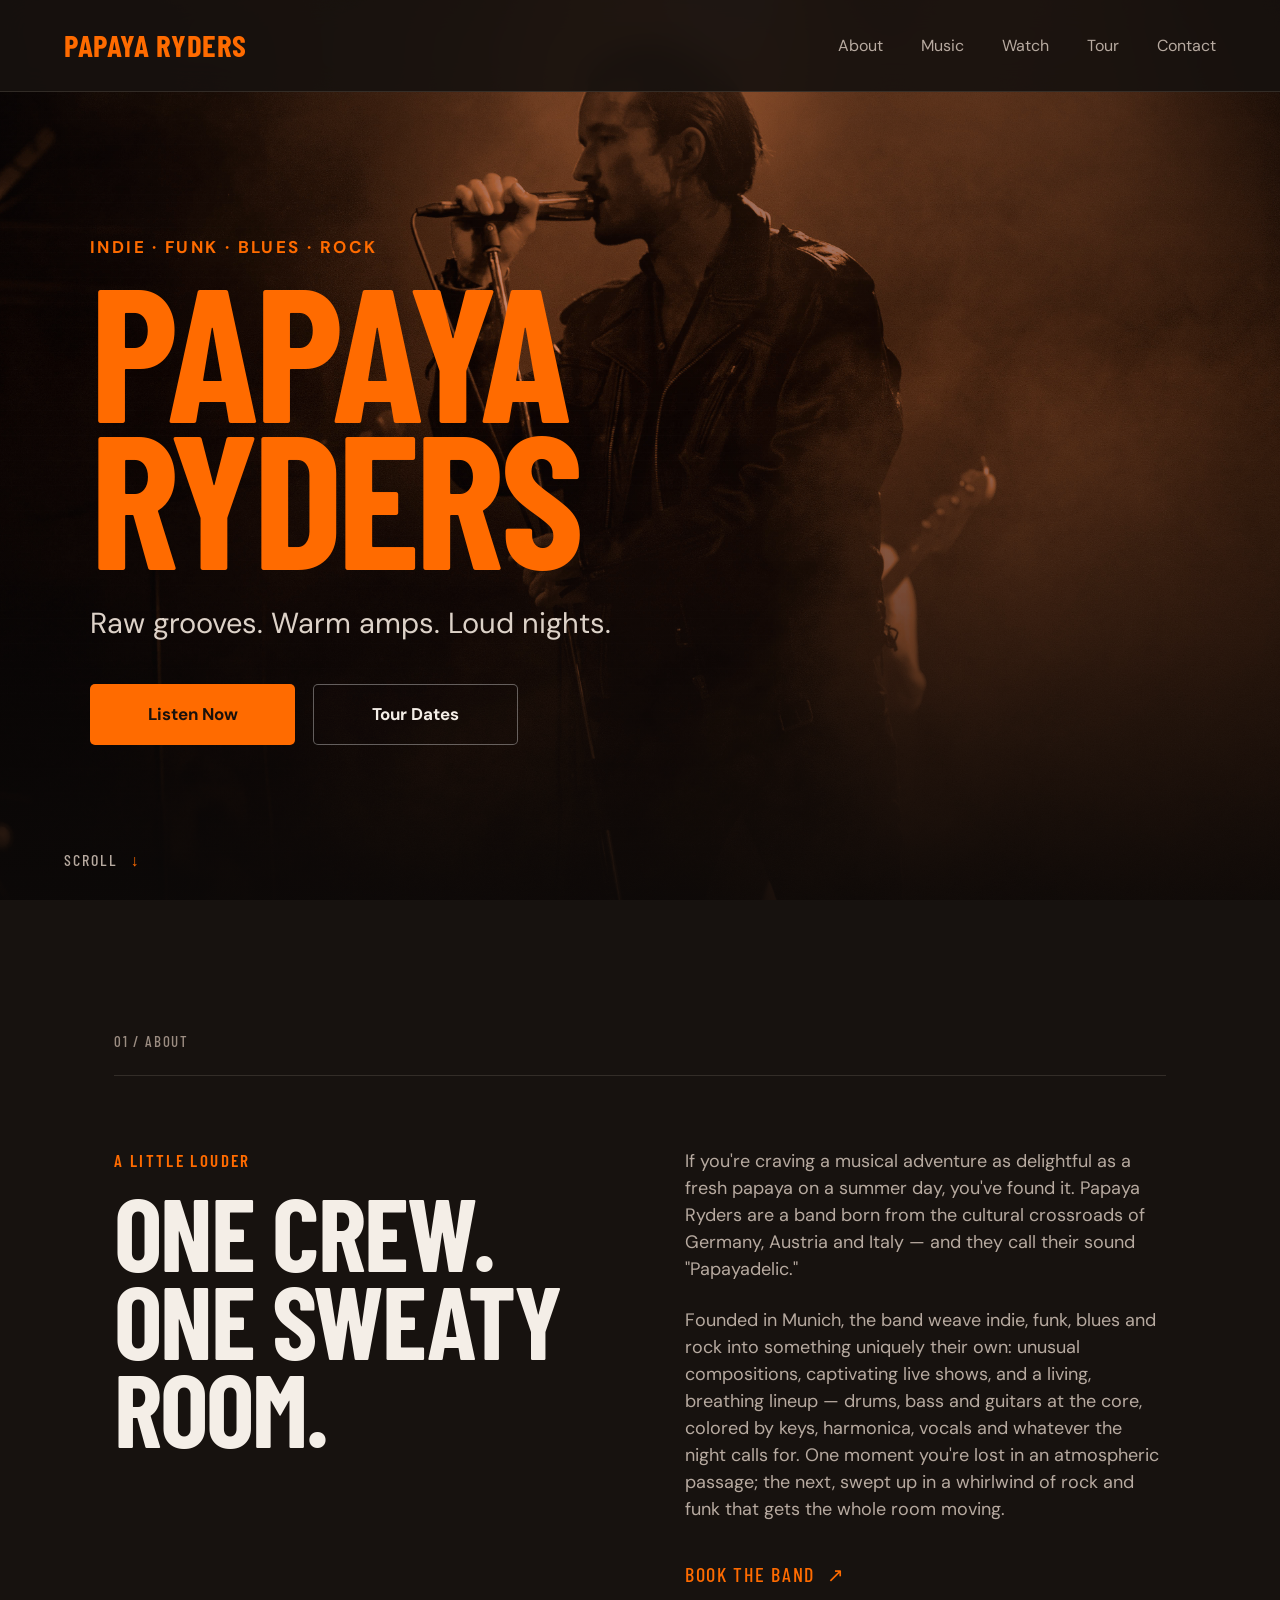
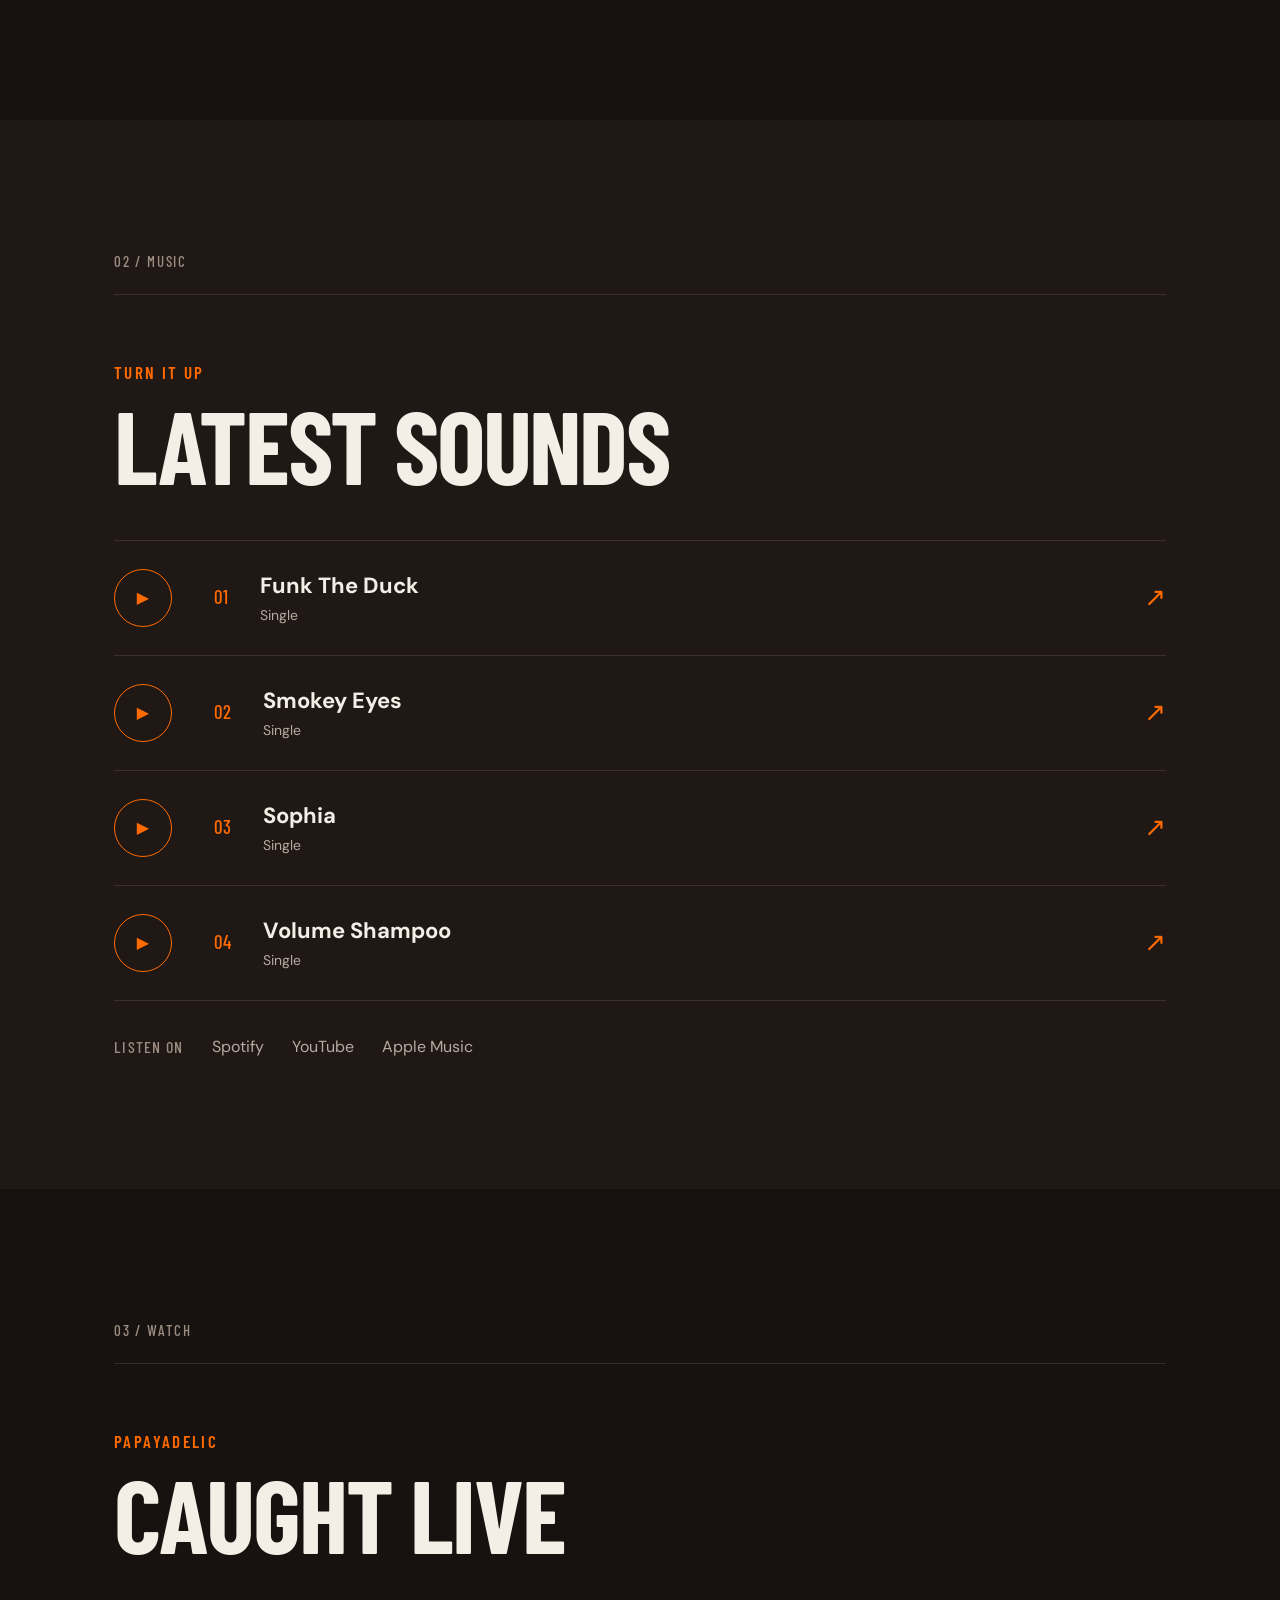
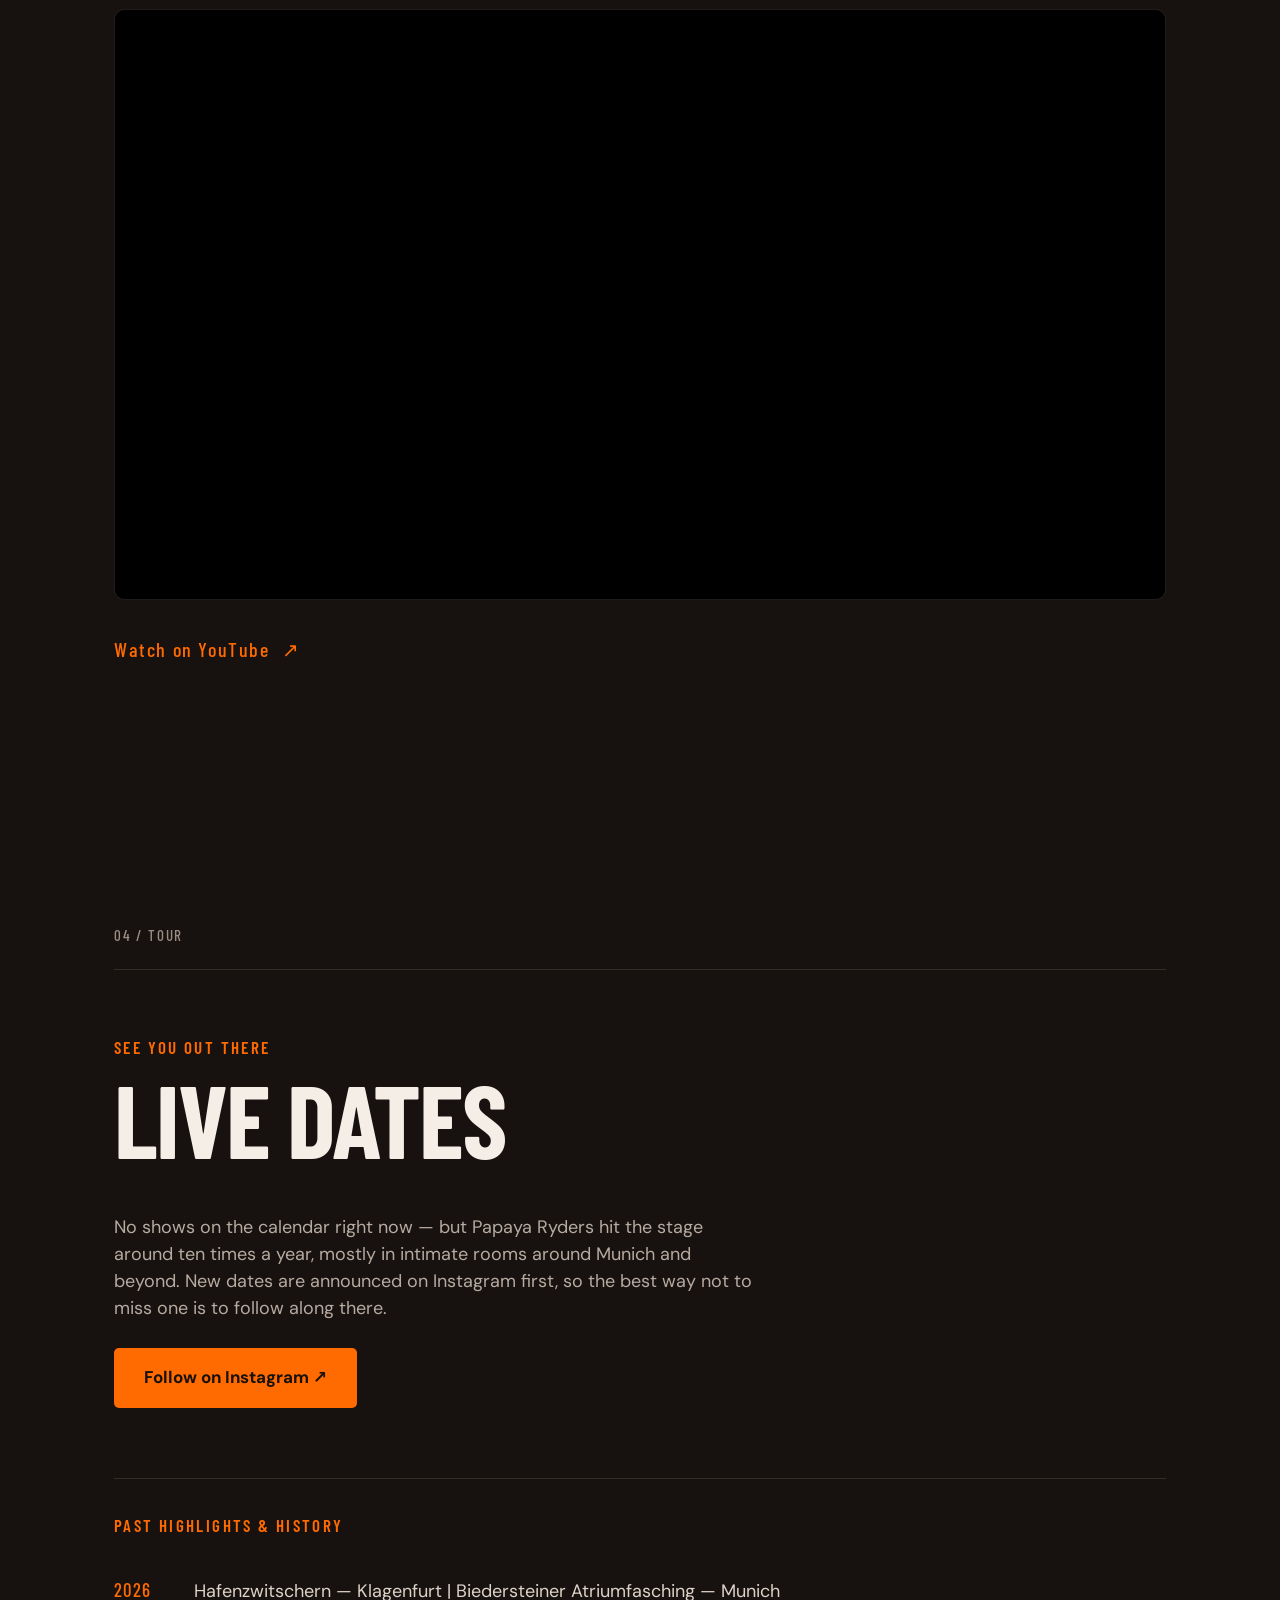
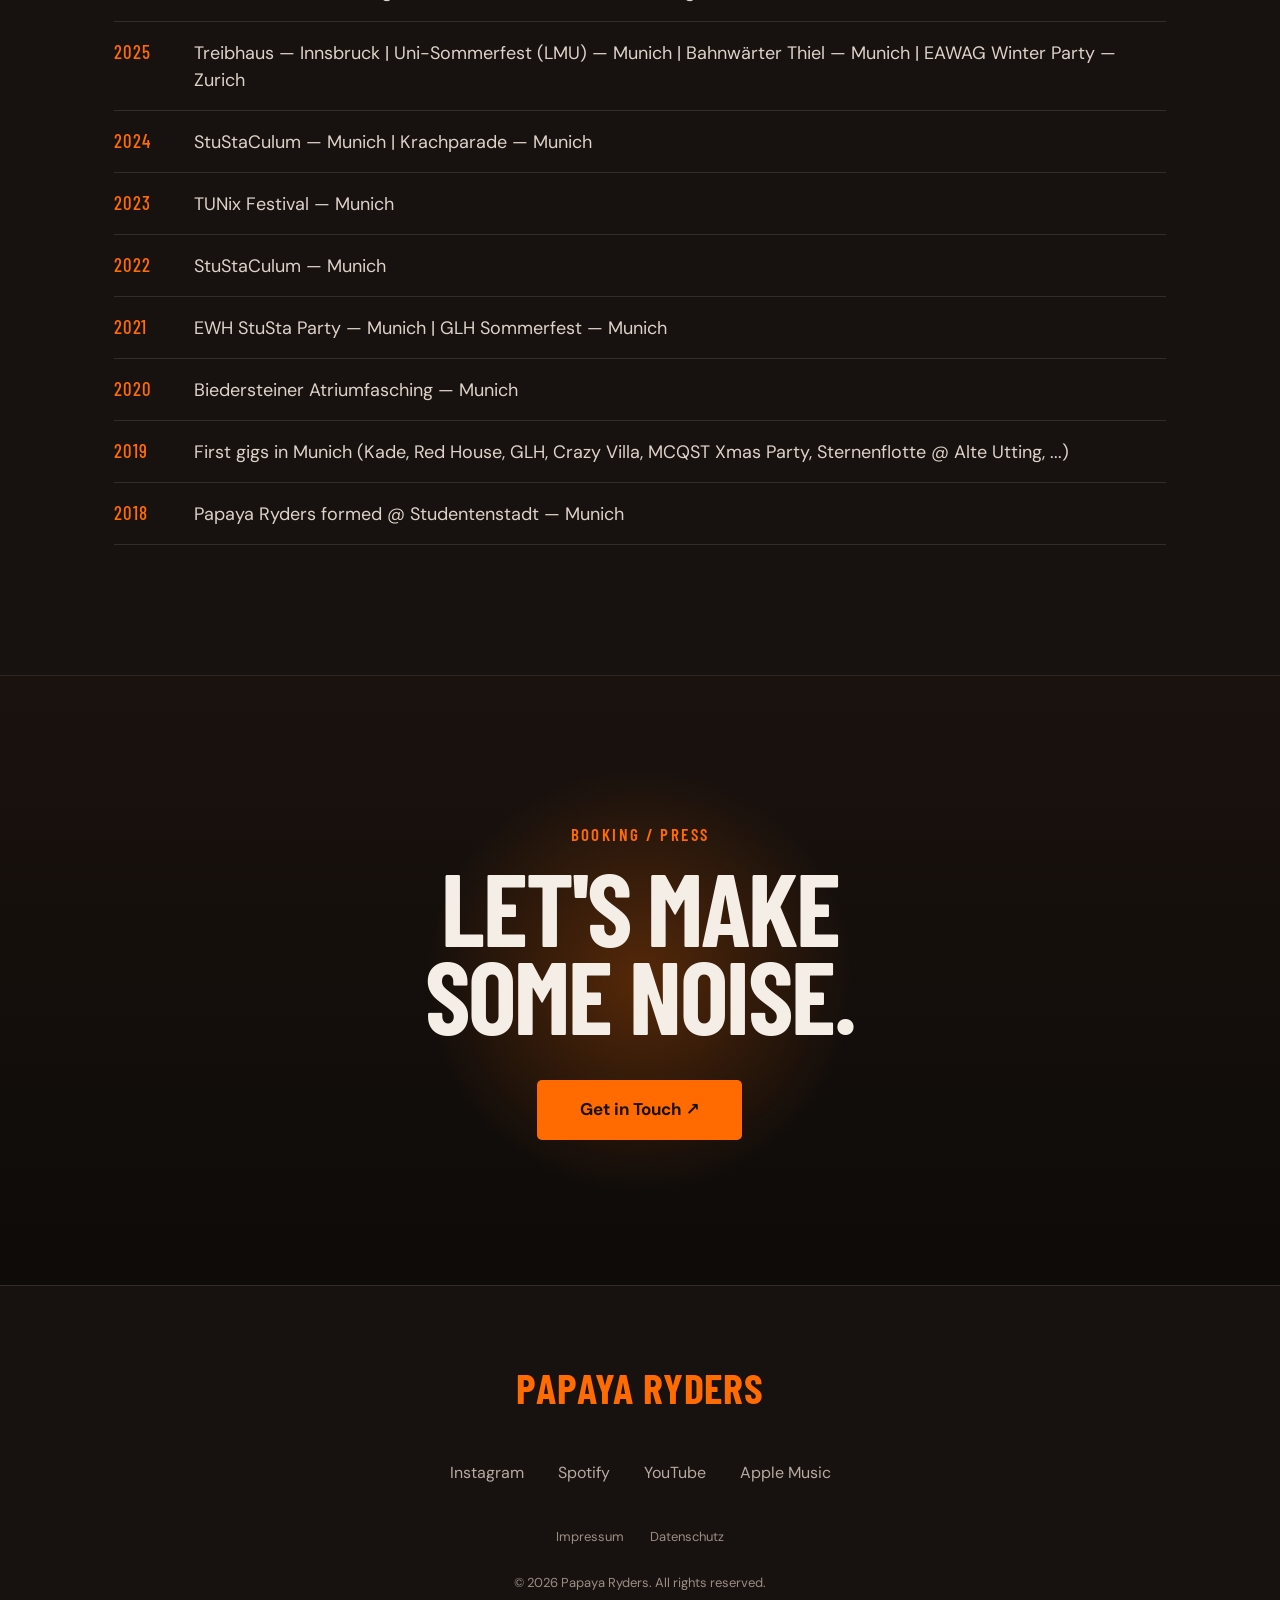
==== index.html @ 10ae9c7c "new impressum and datenschutz pages, gallery feature included but commented out" ====
<!doctype html>
<html lang="en">
<head>
  <meta charset="utf-8">
  <meta name="viewport" content="width=device-width, initial-scale=1">
  <meta name="description" content="Papaya Ryders — indie, funk, blues, and rock. Music, live dates and more.">
  <meta name="theme-color" content="#17120f">
  <meta property="og:title" content="Papaya Ryders — Indie · Funk · Blues · Rock">
  <meta property="og:description" content="Raw grooves. Warm amps. Loud nights. Music, live dates and more.">
  <meta property="og:type" content="website">
  <meta property="og:image" content="https://tstolz.github.io/papaya_ryders_page/hero.jpg">
  <title>Papaya Ryders — Indie · Funk · Blues · Rock</title>
  <link rel="icon" href="data:image/svg+xml,%3Csvg xmlns='http://www.w3.org/2000/svg' viewBox='0 0 32 32'%3E%3Ccircle cx='16' cy='16' r='14' fill='%23ff6b00'/%3E%3C/svg%3E">
  <link rel="stylesheet" href="styles.css">
  <script>document.documentElement.classList.add("js");</script>
</head>
<body>
  <header class="site-header">
    <a class="brand" href="#top" aria-label="Papaya Ryders home">PAPAYA RYDERS</a>

    <button class="menu-toggle" type="button" aria-label="Open navigation" aria-expanded="false">
      <span></span><span></span><span></span>
    </button>

    <nav class="main-nav" aria-label="Main navigation">
      <a href="#about">About</a>
      <a href="#music">Music</a>
      <a href="#watch">Watch</a>
      <a href="#tour">Tour</a>
      <a href="#contact">Contact</a>
    </nav>
  </header>

  <main id="top">
    <section class="hero">
      <div class="hero-image" aria-hidden="true"></div>
      <div class="hero-overlay"></div>
      <div class="hero-content">
        <p class="eyebrow">INDIE · FUNK · BLUES · ROCK</p>
        <h1>PAPAYA<br>RYDERS</h1>
        <p class="hero-copy">Raw grooves. Warm amps. Loud nights.</p>
        <div class="hero-actions">
          <a class="button button-primary" href="#music">Listen Now</a>
          <a class="button button-ghost" href="#tour">Tour Dates</a>
        </div>
      </div>
      <a class="scroll-cue" href="#about" aria-label="Scroll to About">SCROLL <span>↓</span></a>
    </section>

    <section class="section about" id="about">
      <div class="section-label">01 / ABOUT</div>
      <div class="section-content two-col reveal">
        <div>
          <p class="kicker">A LITTLE LOUDER</p>
          <h2>One crew.<br>One sweaty room.</h2>
        </div>
        <div class="body-copy">
          <p>If you're craving a musical adventure as delightful as a fresh papaya on a summer day, you've found it. Papaya Ryders are a band born from the cultural crossroads of Germany, Austria and Italy — and they call their sound "Papayadelic."</p>
          <p>Founded in Munich, the band weave indie, funk, blues and rock into something uniquely their own: unusual compositions, captivating live shows, and a living, breathing lineup — drums, bass and guitars at the core, colored by keys, harmonica, vocals and whatever the night calls for. One moment you're lost in an atmospheric passage; the next, swept up in a whirlwind of rock and funk that gets the whole room moving.</p>
          <a class="text-link" href="#contact">BOOK THE BAND <span>↗</span></a>
        </div>
      </div>
    </section>

    <section class="section music" id="music">
      <div class="section-label">02 / MUSIC</div>
      <div class="music-heading reveal">
        <p class="kicker">TURN IT UP</p>
        <h2>Latest sounds</h2>
      </div>

      <div class="tracks reveal" id="track-list">
        <article class="track" data-src="tracks/funk-the-duck.mp3">
          <button class="play-button" type="button" aria-label="Play Funk The Duck" data-track="Funk The Duck">▶</button>
          <div class="track-meta">
            <span class="track-number">01</span>
            <div>
              <h3>Funk The Duck</h3>
              <p>Single</p>
            </div>
          </div>
          <a class="track-link" href="https://open.spotify.com/intl-de/track/0UnERc488JHCWgUMbonHzx?si=1b04a638f6234e67" target="_blank" rel="noopener" aria-label="Open Funk The Duck on Spotify">↗</a>
        </article>
        <article class="track" data-src="tracks/smokey-eyes.mp3">
          <button class="play-button" type="button" aria-label="Play Smokey Eyes" data-track="Smokey Eyes">▶</button>
          <div class="track-meta">
            <span class="track-number">02</span>
            <div>
              <h3>Smokey Eyes</h3>
              <p>Single</p>
            </div>
          </div>
          <a class="track-link" href="https://open.spotify.com/intl-de/track/69BNMX8ZxojwAmJZ6ek4te?si=d5ab3b9fbb124b3f" target="_blank" rel="noopener" aria-label="Open Smokey Eyes on Spotify">↗</a>
        </article>
        <article class="track" data-src="tracks/sophia.mp3">
          <button class="play-button" type="button" aria-label="Play Sophia" data-track="Sophia">▶</button>
          <div class="track-meta">
            <span class="track-number">03</span>
            <div>
              <h3>Sophia</h3>
              <p>Single</p>
            </div>
          </div>
          <a class="track-link" href="https://open.spotify.com/intl-de/track/7oLluw5OFbp2iV0vEwQO8l?si=9eb03895babd4566" target="_blank" rel="noopener" aria-label="Open Sophia on Spotify">↗</a>
        </article>
        <article class="track" data-src="tracks/volume-shampoo.mp3">
          <button class="play-button" type="button" aria-label="Play Volume Shampoo" data-track="Volume Shampoo">▶</button>
          <div class="track-meta">
            <span class="track-number">04</span>
            <div>
              <h3>Volume Shampoo</h3>
              <p>Single</p>
            </div>
          </div>
          <a class="track-link" href="https://open.spotify.com/intl-de/track/0Wb9FyDifYkHK3hOOFsoB1?si=08fb0846e4bd4f2c" target="_blank" rel="noopener" aria-label="Open Volume Shampoo on Spotify">↗</a>
        </article>
      </div>

      <audio id="audio-player" preload="none" controlsList="nodownload"></audio>

      <div class="streaming-links reveal">
        <span>LISTEN ON</span>
        <a href="https://open.spotify.com/artist/6li5xlnYckfpCTUu9VcIGZ" target="_blank" rel="noopener">Spotify</a>
        <a href="https://www.youtube.com/channel/UCgodLTPbJRze_vL4EjdujCg" target="_blank" rel="noopener">YouTube</a>
        <a href="https://music.apple.com/us/artist/papaya-ryders/1745280372" target="_blank" rel="noopener">Apple Music</a>
      </div>
    </section>

    <section class="section watch" id="watch">
      <div class="section-label">03 / WATCH</div>
      <div class="watch-heading reveal">
        <p class="kicker">PAPAYADELIC</p>
        <h2>Caught live</h2>
      </div>
      <div class="video-wrap reveal">
        <iframe title="Papaya Ryders — live session" src="https://www.youtube-nocookie.com/embed/XggActTpzbE?rel=0" loading="lazy" allow="accelerometer; autoplay; clipboard-write; encrypted-media; gyroscope; picture-in-picture; web-share" allowfullscreen></iframe>
      </div>
      <p class="video-fallback reveal"><a class="text-link" href="https://www.youtube.com/watch?v=XggActTpzbE" target="_blank" rel="noopener">Watch on YouTube <span>↗</span></a></p>
    </section>

    <!-- <section class="film-strip" aria-label="Photos from shows and backstage">
      <p class="film-kicker">BETWEEN THE SHOWS</p>
      <div class="film-viewport" tabindex="0" role="region" aria-label="Photo strip — drag, scroll, or use arrow keys to browse">
      <div class="film-track">
        <img src="pictures/strip/papaya1.jpg" alt="The papaya neon glowing over an empty stage" loading="lazy">
        <img src="pictures/strip/lucy4.jpg" alt="Vocals and bass under warm stage light" loading="lazy">
        <img src="pictures/strip/jonas3.jpg" alt="Guitar solo in violet haze" loading="lazy">
        <img src="pictures/strip/domi1.jpg" alt="Grinning behind the kit" loading="lazy">
        <img src="pictures/strip/luke3.jpg" alt="Telecaster and leather, in black and white" loading="lazy">
        <img src="pictures/strip/ryders3.jpg" alt="Full band live in front of the neon sign" loading="lazy">
        <img src="pictures/strip/thomas1.jpg" alt="Saxophone under purple spotlights" loading="lazy">
        <img src="pictures/strip/tom3.jpg" alt="Guitarist in a wall of red light" loading="lazy">
        <img src="pictures/strip/ryders2.jpg" alt="The crew backstage, arms around shoulders" loading="lazy">
        <img src="pictures/strip/lucy3.jpg" alt="Bass break on the stage steps" loading="lazy">
        <img src="pictures/strip/papaya1.jpg" alt="" aria-hidden="true" loading="lazy">
        <img src="pictures/strip/tom4.jpg" alt="" aria-hidden="true" loading="lazy">
        <img src="pictures/strip/lucy4.jpg" alt="" aria-hidden="true" loading="lazy">
        <img src="pictures/strip/jonas3.jpg" alt="" aria-hidden="true" loading="lazy">
        <img src="pictures/strip/domi1.jpg" alt="" aria-hidden="true" loading="lazy">
        <img src="pictures/strip/luke3.jpg" alt="" aria-hidden="true" loading="lazy">
        <img src="pictures/strip/ryders3.jpg" alt="" aria-hidden="true" loading="lazy">
        <img src="pictures/strip/thomas1.jpg" alt="" aria-hidden="true" loading="lazy">
        <img src="pictures/strip/tom3.jpg" alt="" aria-hidden="true" loading="lazy">
        <img src="pictures/strip/ryders2.jpg" alt="" aria-hidden="true" loading="lazy">
        <img src="pictures/strip/lucy3.jpg" alt="" aria-hidden="true" loading="lazy">
      </div>
      </div>
    </section> -->

    <section class="section tour" id="tour">
      <div class="section-label">04 / TOUR</div>
      <div class="tour-heading reveal">
        <p class="kicker">SEE YOU OUT THERE</p>
        <h2>Live dates</h2>
      </div>

      <div class="tour-note reveal">
        <p>No shows on the calendar right now — but Papaya Ryders hit the stage around ten times a year, mostly in intimate rooms around Munich and beyond. New dates are announced on Instagram first, so the best way not to miss one is to follow along there.</p>
        <a class="button button-primary" href="https://www.instagram.com/papaya_ryders/" target="_blank" rel="noopener">Follow on Instagram ↗</a>
      </div>

      <div class="past-shows reveal">
        <p class="kicker">PAST HIGHLIGHTS & HISTORY</p>
        <ul class="past-list">
          <li><span>2026</span> Hafenzwitschern — Klagenfurt | Biedersteiner Atriumfasching — Munich</li>
          <li><span>2025</span> Treibhaus — Innsbruck | Uni-Sommerfest (LMU) — Munich | Bahnwärter Thiel — Munich | EAWAG Winter Party — Zurich</li>
          <li><span>2024</span> StuStaCulum — Munich | Krachparade — Munich</li>
          <li><span>2023</span> TUNix Festival — Munich</li>
          <li><span>2022</span> StuStaCulum — Munich</li>
          <li><span>2021</span> EWH StuSta Party — Munich | GLH Sommerfest — Munich</li>
          <li><span>2020</span> Biedersteiner Atriumfasching — Munich</li>
          <li><span>2019</span> First gigs in Munich (Kade, Red House, GLH, Crazy Villa, MCQST Xmas Party, Sternenflotte @ Alte Utting, ...)</li>
          <li><span>2018</span> Papaya Ryders formed @ Studentenstadt — Munich</li>
        </ul>
      </div>
    </section>

    <section class="cta-section" id="contact">
      <div class="cta-inner reveal">
        <p class="kicker">BOOKING / PRESS</p>
        <h2>Let's make<br>some noise.</h2>
        <a class="button button-primary" href="mailto:papayaryders@gmail.com">Get in Touch ↗</a>
      </div>
    </section>
  </main>

  <footer class="site-footer">
    <a class="brand footer-brand" href="#top">PAPAYA RYDERS</a>
      <div class="socials">
        <a href="https://www.instagram.com/papaya_ryders/" target="_blank" rel="noopener">Instagram</a>
        <a href="https://open.spotify.com/artist/6li5xlnYckfpCTUu9VcIGZ" target="_blank" rel="noopener">Spotify</a>
        <a href="https://www.youtube.com/channel/UCgodLTPbJRze_vL4EjdujCg" target="_blank" rel="noopener">YouTube</a>
        <a href="https://music.apple.com/us/artist/papaya-ryders/1745280372" target="_blank" rel="noopener">Apple Music</a>
      </div>
    <nav class="legal-links" aria-label="Legal">
      <a href="impressum.html">Impressum</a>
      <a href="datenschutz.html">Datenschutz</a>
    </nav>
    <p>© <span id="year"></span> Papaya Ryders. All rights reserved.</p>
  </footer>

  <div class="toast" role="status" aria-live="polite"></div>
  <script src="script.js"></script>
</body>
</html>
---- styles.css ----
@font-face {
  font-family: "Barlow Condensed";
  font-style: normal;
  font-weight: 500;
  font-display: swap;
  src: url("fonts/barlow-condensed-500.woff2") format("woff2");
}
@font-face {
  font-family: "Barlow Condensed";
  font-style: normal;
  font-weight: 600;
  font-display: swap;
  src: url("fonts/barlow-condensed-600.woff2") format("woff2");
}
@font-face {
  font-family: "Barlow Condensed";
  font-style: normal;
  font-weight: 700;
  font-display: swap;
  src: url("fonts/barlow-condensed-700.woff2") format("woff2");
}
@font-face {
  font-family: "DM Sans";
  font-style: normal;
  font-weight: 400;
  font-display: swap;
  src: url("fonts/dm-sans-400.woff2") format("woff2");
}
@font-face {
  font-family: "DM Sans";
  font-style: normal;
  font-weight: 500;
  font-display: swap;
  src: url("fonts/dm-sans-500.woff2") format("woff2");
}
@font-face {
  font-family: "DM Sans";
  font-style: normal;
  font-weight: 700;
  font-display: swap;
  src: url("fonts/dm-sans-700.woff2") format("woff2");
}

:root {
  --bg: #17120f;
  --bg-soft: #201815;
  --line: rgba(255, 238, 216, .12);
  --text: #f4eee7;
  --muted: #b7aaa0;
  --orange: #ff6b00;
  --orange-bright: #ff8622;
  --max: 1180px;
}

* { box-sizing: border-box; }
html { scroll-behavior: smooth; }
body {
  margin: 0;
  background: var(--bg);
  color: var(--text);
  font-family: "DM Sans", system-ui, sans-serif;
  line-height: 1.5;
}
a { color: inherit; text-decoration: none; }
button { font: inherit; }
::selection { background: var(--orange); color: #17120f; }
:focus-visible { outline: 2px solid var(--orange); outline-offset: 3px; }
.site-header {
  height: 92px;
  position: fixed;
  inset: 0 0 auto;
  z-index: 20;
  display: flex;
  align-items: center;
  justify-content: space-between;
  padding: 0 clamp(24px, 5vw, 64px);
  background: rgba(23,18,15,.92);
  border-bottom: 1px solid var(--line);
  backdrop-filter: blur(14px);
}
.brand, h1, h2, .section-label, .kicker, .track-number {
  font-family: "Barlow Condensed", Impact, sans-serif;
  text-transform: uppercase;
}
.brand {
  color: var(--orange);
  font-size: 31px;
  font-weight: 700;
  letter-spacing: .02em;
}
.main-nav { display: flex; gap: 38px; }
.main-nav a, .socials a {
  color: var(--muted);
  transition: color .2s ease;
}
.main-nav a:hover, .socials a:hover, .text-link:hover { color: var(--orange); }

.menu-toggle {
  display: none;
  width: 42px;
  height: 42px;
  border: 0;
  background: transparent;
  cursor: pointer;
}
.menu-toggle span {
  display: block;
  width: 30px;
  height: 3px;
  margin: 6px auto;
  background: var(--text);
  transition: transform .2s ease, opacity .2s ease;
}
.menu-toggle.open span:nth-child(1) { transform: translateY(9px) rotate(45deg); }
.menu-toggle.open span:nth-child(2) { opacity: 0; }
.menu-toggle.open span:nth-child(3) { transform: translateY(-9px) rotate(-45deg); }
.hero {
  min-height: 100svh;
  position: relative;
  display: grid;
  place-items: center;
  overflow: hidden;
}
.hero-image {
  position: absolute;
  inset: 0;
  background-image: url("hero.jpg");
  background-size: cover;
  background-position: center 30%;
  background-repeat: no-repeat;
  transform: scale(1.04);
}
.hero-image::after {
  content: "";
  position: absolute;
  inset: 0;
  background:
    linear-gradient(90deg, rgba(0,0,0,.32), transparent 38%, rgba(0,0,0,.32)),
    repeating-linear-gradient(0deg, transparent 0 7px, rgba(255,255,255,.012) 8px);
}
.hero-overlay {
  position: absolute;
  inset: 0;
  background: linear-gradient(180deg, rgba(12,9,8,.5) 0%, rgba(12,9,8,.15) 42%, rgba(12,9,8,.9) 100%);
}
.hero-content {
  position: relative;
  z-index: 2;
  width: min(100% - 40px, 1100px);
  padding-top: 80px;
}
.eyebrow, .kicker {
  color: var(--orange);
  font-size: 17px;
  letter-spacing: .14em;
  font-weight: 600;
  margin: 0 0 14px;
}
.hero h1 {
  margin: 0;
  color: var(--orange);
  font-size: clamp(92px, 15vw, 190px);
  line-height: .77;
  letter-spacing: -.025em;
}
.hero-copy {
  margin: 35px 0 38px;
  font-size: clamp(20px, 2.5vw, 29px);
  color: #ddd2c8;
}
.hero-actions { display: flex; gap: 18px; }
.button {
  display: inline-flex;
  align-items: center;
  justify-content: center;
  min-width: 205px;
  padding: 17px 30px;
  border-radius: 5px;
  font-weight: 700;
  font-size: 17px;
  transition: transform .2s ease, background .2s ease, color .2s ease;
}
.button:hover { transform: translateY(-2px); }
.button-primary { background: var(--orange); color: #18110c; }
.button-primary:hover { background: var(--orange-bright); }
.button-ghost { border: 1px solid rgba(255,255,255,.35); background: rgba(23,18,15,.15); }
.button-ghost:hover { border-color: var(--orange); color: var(--orange); }
.scroll-cue {
  position: absolute;
  z-index: 3;
  bottom: 28px;
  left: clamp(24px, 5vw, 64px);
  color: var(--muted);
  font-family: "Barlow Condensed", sans-serif;
  letter-spacing: .12em;
}
.scroll-cue span { color: var(--orange); margin-left: 8px; }

.section {
  max-width: var(--max);
  margin: 0 auto;
  padding: 130px clamp(24px, 5vw, 64px);
}
.section-label {
  color: #9c8d82;
  font-size: 15px;
  letter-spacing: .12em;
  padding-bottom: 22px;
  border-bottom: 1px solid var(--line);
}
.section-content { padding-top: 72px; }
.two-col { display: grid; grid-template-columns: 1fr 1fr; gap: 90px; }
h2 {
  margin: 0;
  font-size: clamp(64px, 8vw, 108px);
  line-height: .86;
  letter-spacing: -.02em;
  text-transform: uppercase;
}
.body-copy { max-width: 560px; color: var(--muted); font-size: 18px; }
.body-copy p { margin: 0 0 24px; }
.text-link {
  display: inline-flex;
  gap: 12px;
  color: var(--orange);
  margin-top: 12px;
  font-family: "Barlow Condensed", sans-serif;
  font-size: 20px;
  letter-spacing: .08em;
}
.music { background: var(--bg-soft); max-width: none; padding-left: max(24px, calc((100vw - var(--max)) / 2 + 64px)); padding-right: max(24px, calc((100vw - var(--max)) / 2 + 64px)); }
.music-heading, .tour-heading, .watch-heading { padding-top: 65px; margin-bottom: 52px; }
.tracks { border-top: 1px solid var(--line); }
.track {
  display: grid;
  grid-template-columns: 76px 1fr auto;
  gap: 24px;
  align-items: center;
  padding: 28px 0;
  border-bottom: 1px solid var(--line);
}
.play-button {
  width: 58px;
  height: 58px;
  border-radius: 50%;
  border: 1px solid var(--orange);
  background: transparent;
  color: var(--orange);
  cursor: pointer;
  transition: background .2s, color .2s;
}
.play-button:hover, .play-button.is-playing { background: var(--orange); color: var(--bg); }
.track-meta { display: flex; align-items: center; gap: 32px; }
.track-number { color: var(--orange); font-size: 19px; }
.track h3 { margin: 0 0 3px; font-size: 22px; }
.track p { margin: 0; color: var(--muted); font-size: 14px; }
.track-link { color: var(--orange); font-size: 26px; }
.track-link:hover { transform: translate(2px, -2px); display: inline-block; }
.video-wrap {
  position: relative;
  width: 100%;
  aspect-ratio: 16 / 9;
  border-radius: 10px;
  overflow: hidden;
  border: 1px solid var(--line);
  background: #000;
}
.video-wrap iframe { position: absolute; inset: 0; width: 100%; height: 100%; border: 0; }
.video-fallback { margin: 22px 0 0; }
.streaming-links {
  display: flex;
  flex-wrap: wrap;
  gap: 28px;
  padding-top: 34px;
  color: var(--muted);
}
.streaming-links span { color: #9c8d82; font-family: "Barlow Condensed", Impact, sans-serif; letter-spacing: .08em; }
.streaming-links a:hover { color: var(--orange); }

.film-strip {
  overflow: hidden;
  border-top: 1px solid var(--line);
  border-bottom: 1px solid var(--line);
  background: var(--bg-soft);
  padding: 62px 0 72px;
}
.film-kicker {
  margin: 0 0 46px;
  text-align: center;
  color: var(--orange);
  font-family: "Barlow Condensed", Impact, sans-serif;
  font-size: 17px;
  font-weight: 600;
  letter-spacing: .14em;
}
.film-viewport {
  overflow-x: auto;
  scrollbar-width: none;
  cursor: grab;
}
.film-viewport::-webkit-scrollbar { display: none; }
.film-viewport.dragging { cursor: grabbing; user-select: none; }
.film-track { display: flex; width: max-content; }
.film-track img {
  display: block;
  height: 320px;
  width: auto;
  margin-right: 12px;
  border-radius: 6px;
  filter: saturate(.9);
  transition: filter .3s ease;
}
.film-track img:hover { filter: none; }

.tour-note { max-width: 640px; color: var(--muted); font-size: 18px; }
.tour-note p { margin: 0 0 26px; }
.past-shows { margin-top: 70px; border-top: 1px solid var(--line); padding-top: 34px; }
.past-list { list-style: none; margin: 22px 0 0; padding: 0; }
.past-list li {
  display: flex;
  gap: 24px;
  align-items: baseline;
  padding: 16px 0;
  border-bottom: 1px solid var(--line);
  color: #ddd2c8;
  font-size: 18px;
}
.past-list li span {
  font-family: "Barlow Condensed", sans-serif;
  color: var(--orange);
  letter-spacing: .06em;
  min-width: 56px;
  font-size: 19px;
}

.cta-section {
  min-height: 610px;
  display: grid;
  place-items: center;
  text-align: center;
  padding: 110px 24px;
  background:
    radial-gradient(circle at center, rgba(255,107,0,.28), transparent 30%),
    linear-gradient(180deg, #1a120e, #0e0b09);
  border-top: 1px solid var(--line);
}
.cta-inner h2 { margin-bottom: 42px; }
.site-footer {
  padding: 70px 24px 40px;
  text-align: center;
  border-top: 1px solid var(--line);
}
.footer-brand { display: inline-block; font-size: 42px; }
.socials { display: flex; justify-content: center; flex-wrap: wrap; gap: 34px; margin: 42px 0; }
.site-footer p { color: #9c8d82; font-size: 13px; }
.legal-links {
  display: flex;
  justify-content: center;
  flex-wrap: wrap;
  gap: 26px;
  margin-bottom: 26px;
  font-size: 13px;
  color: #9c8d82;
}
.legal-links a:hover { color: var(--orange); }

.legal { padding-top: 170px; padding-bottom: 110px; }
.legal-content { max-width: 780px; }
.legal-content h2 { font-size: clamp(48px, 7vw, 84px); margin-bottom: 46px; }
.legal-content h3 {
  margin: 40px 0 12px;
  color: var(--text);
  font-family: "Barlow Condensed", Impact, sans-serif;
  font-size: 23px;
  letter-spacing: .06em;
  text-transform: uppercase;
}
.legal-content p, .legal-content li { margin: 0 0 14px; color: var(--muted); font-size: 16px; }
.legal-content a { color: var(--orange); }
.legal-content .todo { color: var(--orange); border-bottom: 1px dashed var(--orange); }
.back-link { margin-left: auto; }

.toast {
  position: fixed;
  left: 50%;
  bottom: 25px;
  z-index: 50;
  transform: translate(-50%, 20px);
  opacity: 0;
  pointer-events: none;
  padding: 12px 18px;
  background: #f4eee7;
  color: #17120f;
  border-radius: 4px;
  font-size: 14px;
  transition: opacity .2s, transform .2s;
}
.toast.show { opacity: 1; transform: translate(-50%, 0); }

.js .reveal { opacity: 0; transform: translateY(24px); transition: opacity .7s ease, transform .7s ease; }
.js .reveal.visible { opacity: 1; transform: none; }

@media (max-width: 760px) {
  .site-header { height: 78px; }
  .brand { font-size: 25px; }
  .menu-toggle { display: block; }
  .main-nav {
    position: fixed;
    top: 78px;
    left: 0;
    right: 0;
    display: none;
    flex-direction: column;
    gap: 0;
    padding: 18px 24px 25px;
    background: rgba(23,18,15,.98);
    border-bottom: 1px solid var(--line);
  }
  .main-nav.open { display: flex; }
  .main-nav a { padding: 14px 0; font-size: 19px; }
  .hero-content { padding-top: 60px; }
  .hero h1 { font-size: clamp(74px, 20vw, 130px); }
  .hero-actions { flex-direction: column; max-width: 330px; }
  .button { width: 100%; }
  .scroll-cue { display: none; }
  .section { padding-top: 90px; padding-bottom: 90px; }
  .two-col { grid-template-columns: 1fr; gap: 48px; }
  .music { padding-left: 24px; padding-right: 24px; }
  .track { grid-template-columns: 58px 1fr 22px; gap: 14px; }
  .play-button { width: 48px; height: 48px; }
  .track-meta { gap: 15px; }
  .track h3 { font-size: 18px; }
  .film-track img { height: 210px; }
  .cta-section { min-height: 520px; }
}

@media (prefers-reduced-motion: reduce) {
  html { scroll-behavior: auto; }
}
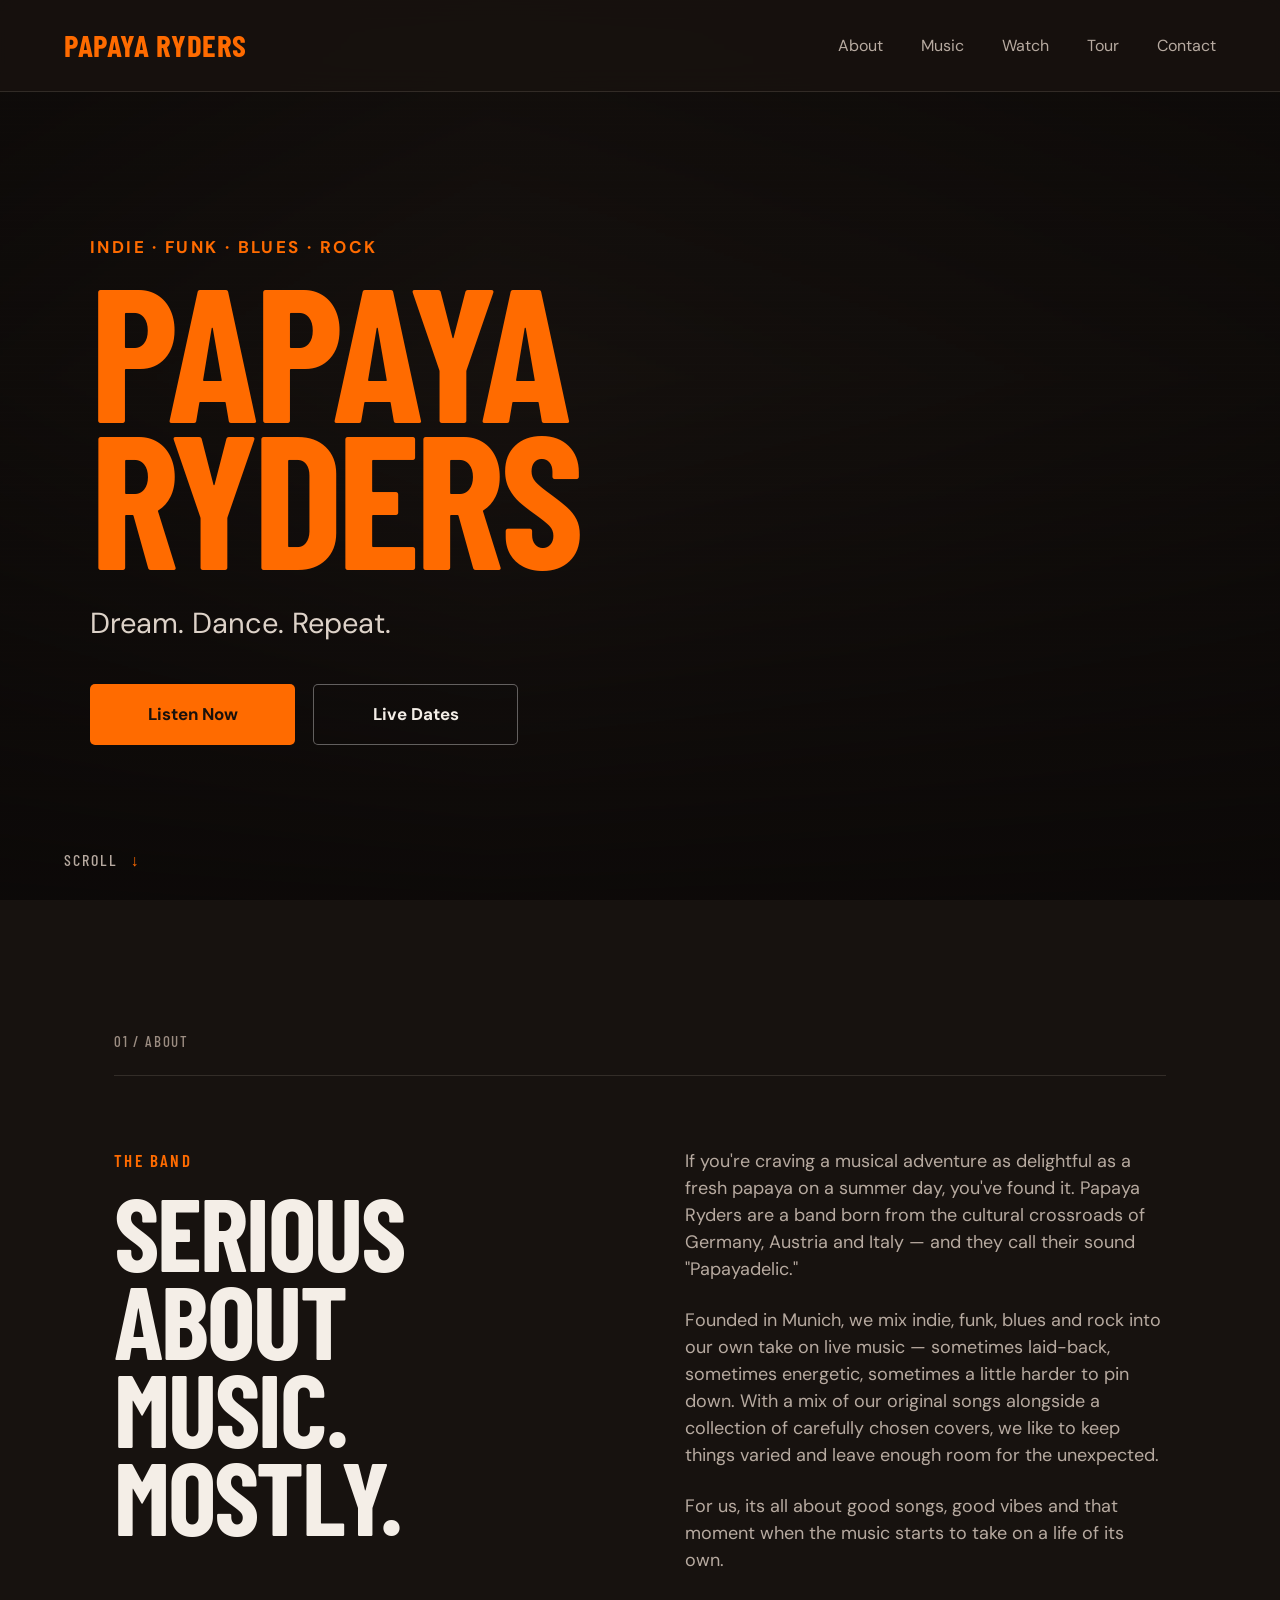
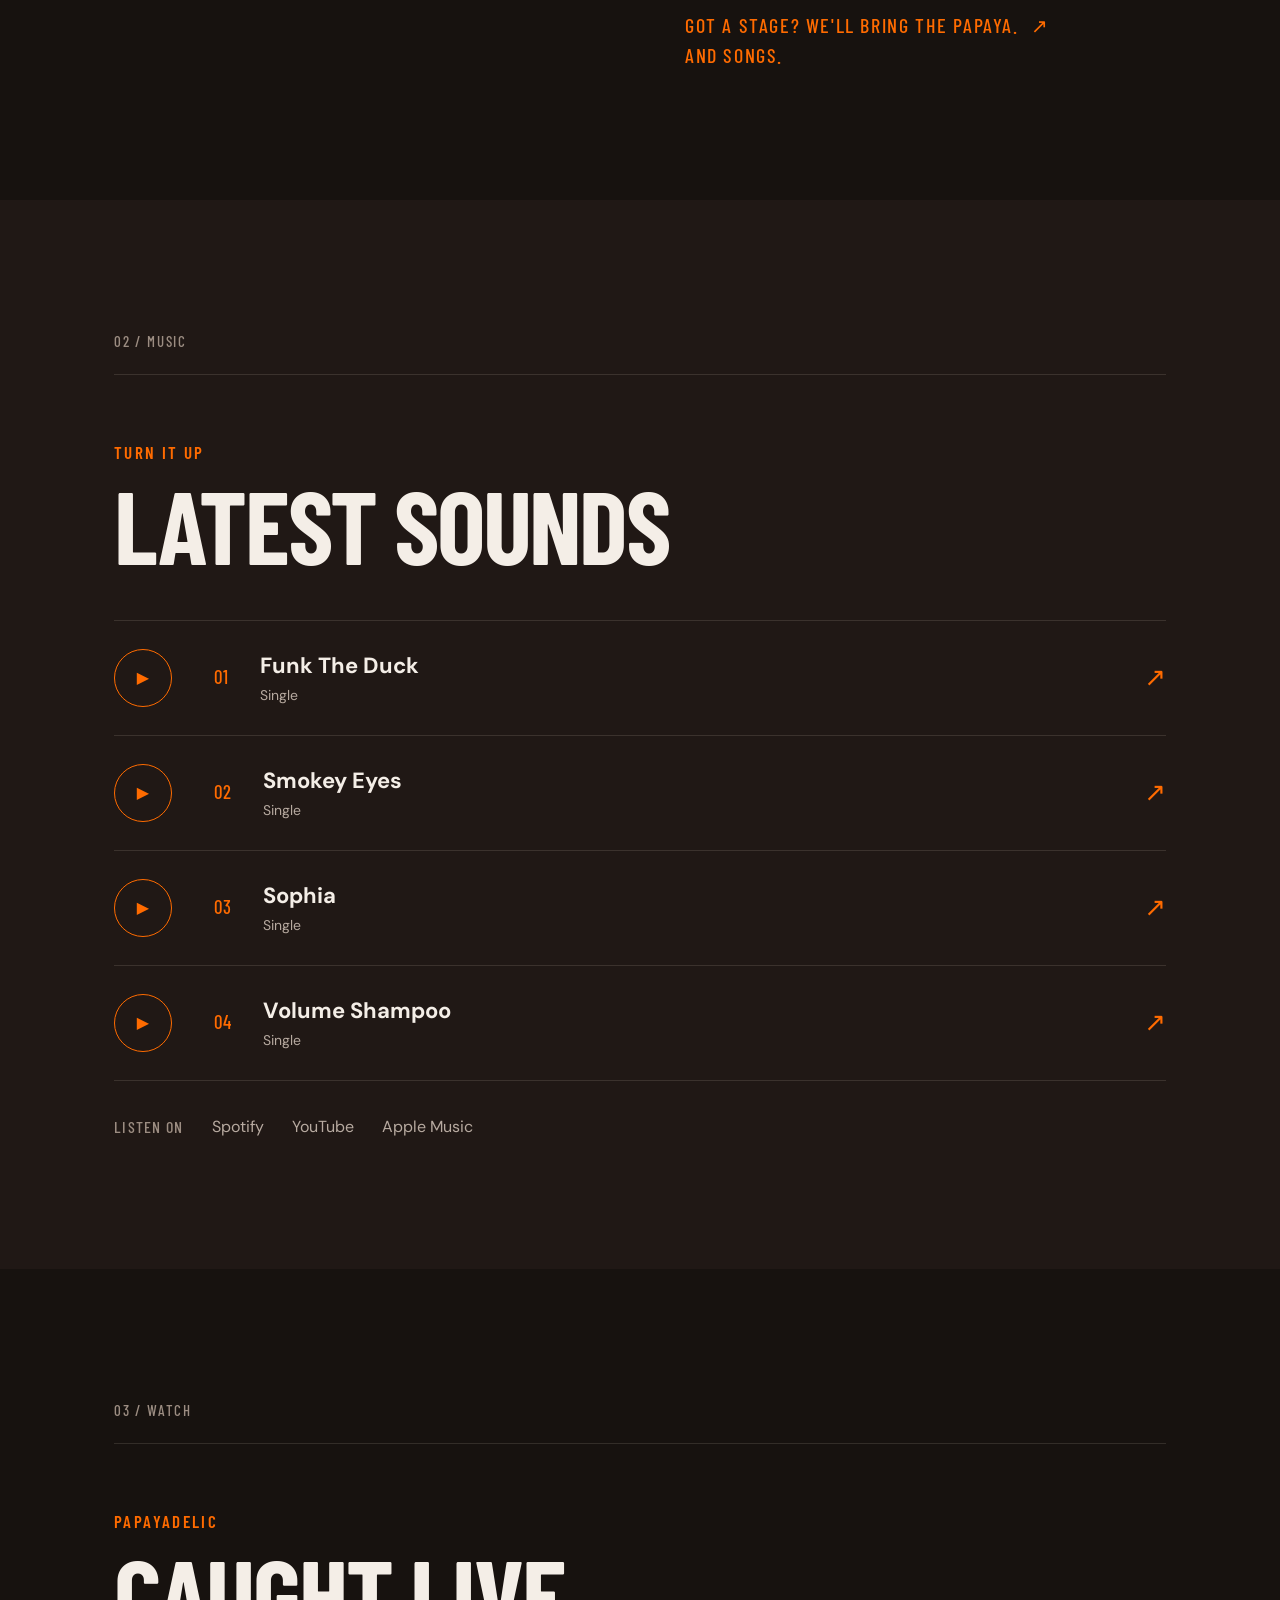
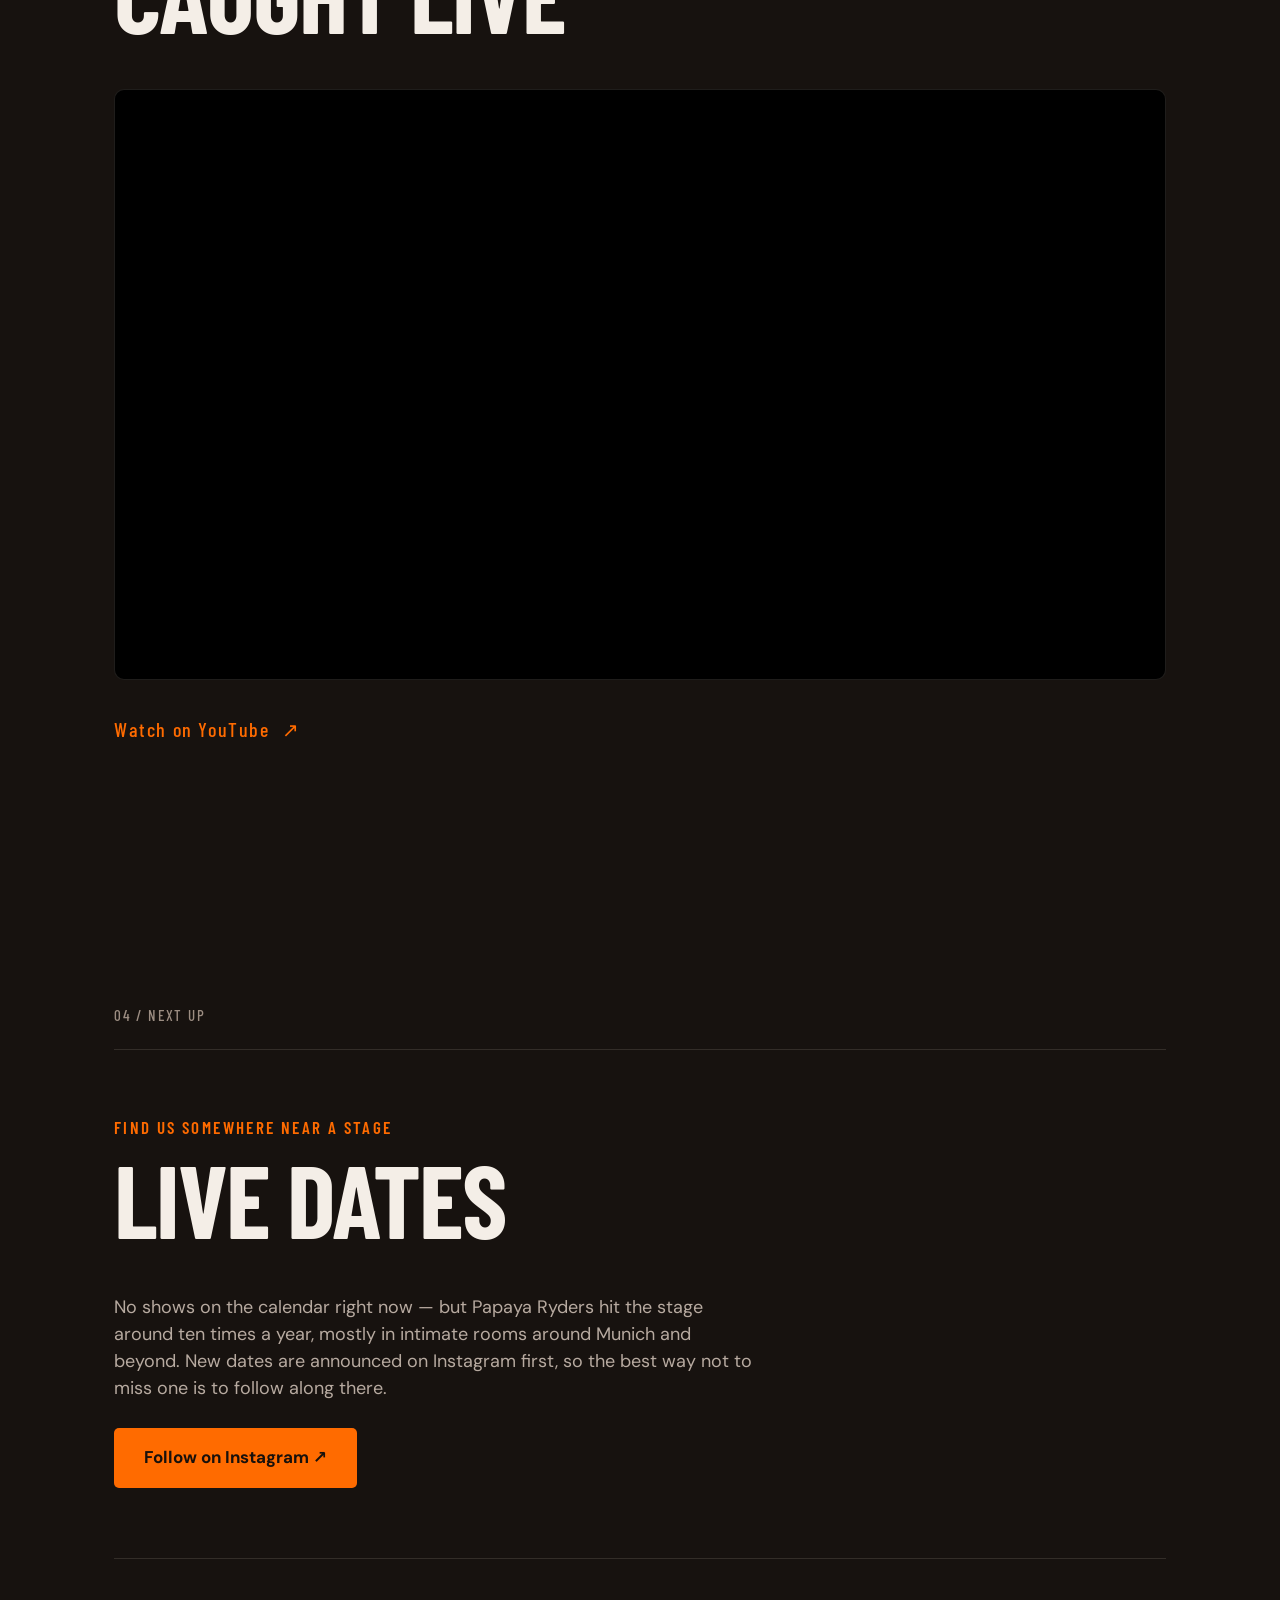
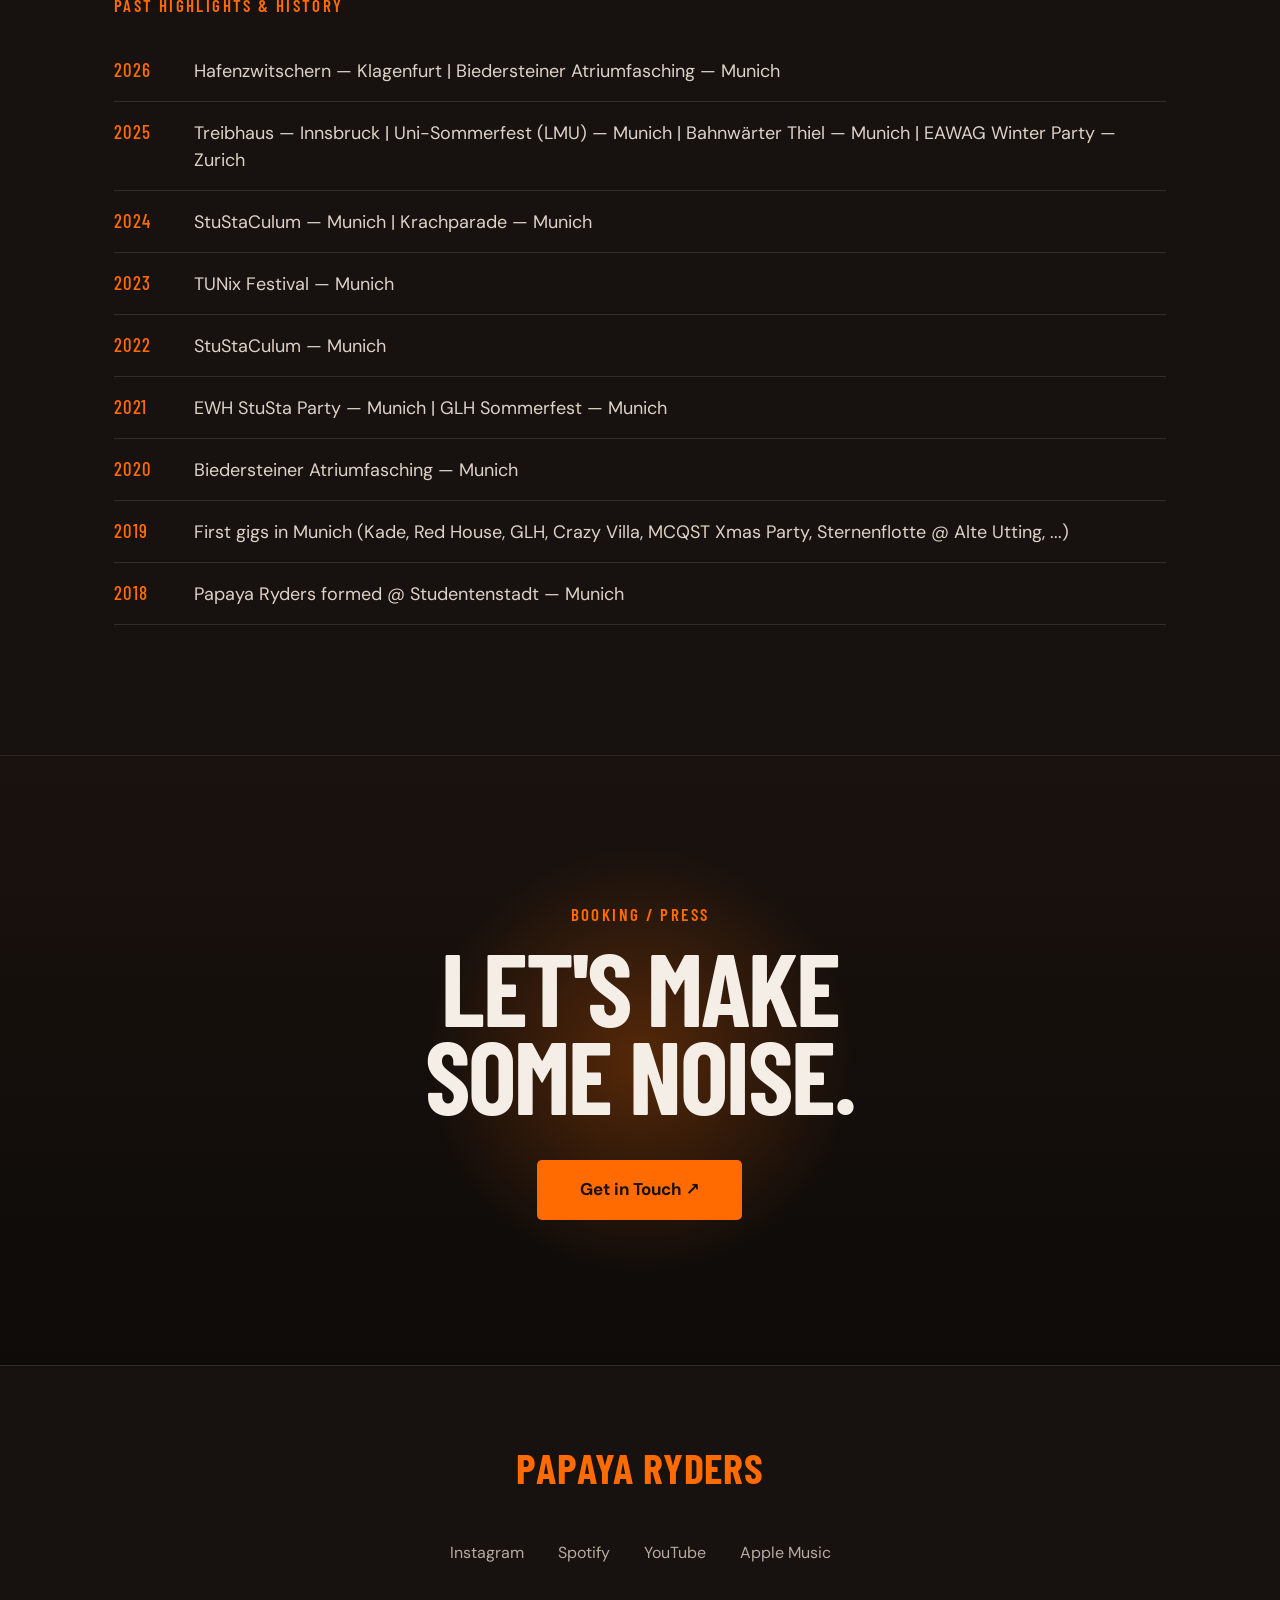
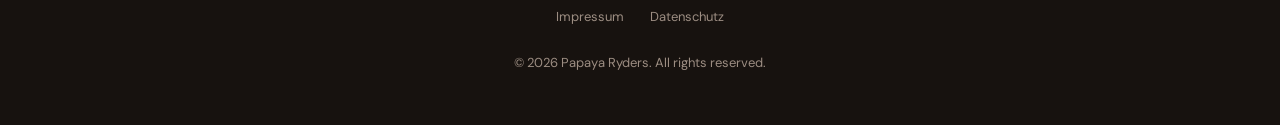
==== commit 572994ef: "additional auto-blending background images, new texts and titles" ====
--- a/index.html
+++ b/index.html
@@ -8,7 +8,7 @@
   <meta property="og:title" content="Papaya Ryders — Indie · Funk · Blues · Rock">
   <meta property="og:description" content="Raw grooves. Warm amps. Loud nights. Music, live dates and more.">
   <meta property="og:type" content="website">
-  <meta property="og:image" content="https://tstolz.github.io/papaya_ryders_page/hero.jpg">
+  <meta property="og:image" content="https://tstolz.github.io/papaya_ryders_page/hero/luke1_orange.jpg">
   <title>Papaya Ryders — Indie · Funk · Blues · Rock</title>
   <link rel="icon" href="data:image/svg+xml,%3Csvg xmlns='http://www.w3.org/2000/svg' viewBox='0 0 32 32'%3E%3Ccircle cx='16' cy='16' r='14' fill='%23ff6b00'/%3E%3C/svg%3E">
   <link rel="stylesheet" href="styles.css">
@@ -33,15 +33,22 @@
 
   <main id="top">
     <section class="hero">
-      <div class="hero-image" aria-hidden="true"></div>
+      <div class="hero-image" aria-hidden="true">
+        <span class="hero-slide" style="background-image:url('hero/luke1_orange.jpg')"></span>
+        <span class="hero-slide" style="background-image:url('hero/tom2_orange.jpg')"></span>
+        <span class="hero-slide" style="background-image:url('hero/lucy4_orange.jpg')"></span>
+        <span class="hero-slide" style="background-image:url('hero/jonas3_orange.jpg')"></span>
+        <span class="hero-slide" style="background-image:url('hero/thomas1_orange.jpg')"></span>
+        <span class="hero-slide" style="background-image:url('hero/domi2_orange.jpg')"></span>
+      </div>
       <div class="hero-overlay"></div>
       <div class="hero-content">
         <p class="eyebrow">INDIE · FUNK · BLUES · ROCK</p>
         <h1>PAPAYA<br>RYDERS</h1>
-        <p class="hero-copy">Raw grooves. Warm amps. Loud nights.</p>
+        <p class="hero-copy">Dream. Dance. Repeat.</p>
         <div class="hero-actions">
           <a class="button button-primary" href="#music">Listen Now</a>
-          <a class="button button-ghost" href="#tour">Tour Dates</a>
+          <a class="button button-ghost" href="#tour">Live Dates</a>
         </div>
       </div>
       <a class="scroll-cue" href="#about" aria-label="Scroll to About">SCROLL <span>↓</span></a>
@@ -51,13 +58,14 @@
       <div class="section-label">01 / ABOUT</div>
       <div class="section-content two-col reveal">
         <div>
-          <p class="kicker">A LITTLE LOUDER</p>
-          <h2>One crew.<br>One sweaty room.</h2>
+          <p class="kicker">THE BAND</p>
+          <h2>Serious about music.<br>Mostly.</h2>
         </div>
         <div class="body-copy">
           <p>If you're craving a musical adventure as delightful as a fresh papaya on a summer day, you've found it. Papaya Ryders are a band born from the cultural crossroads of Germany, Austria and Italy — and they call their sound "Papayadelic."</p>
-          <p>Founded in Munich, the band weave indie, funk, blues and rock into something uniquely their own: unusual compositions, captivating live shows, and a living, breathing lineup — drums, bass and guitars at the core, colored by keys, harmonica, vocals and whatever the night calls for. One moment you're lost in an atmospheric passage; the next, swept up in a whirlwind of rock and funk that gets the whole room moving.</p>
-          <a class="text-link" href="#contact">BOOK THE BAND <span>↗</span></a>
+          <p>Founded in Munich, we mix indie, funk, blues and rock into our own take on live music — sometimes laid-back, sometimes energetic, sometimes a little harder to pin down. With a mix of our original songs alongside a collection of carefully chosen covers, we like to keep things varied and leave enough room for the unexpected.</p>
+          <p>For us, its all about good songs, good vibes and that moment when the music starts to take on a life of its own.</p>
+          <a class="text-link" href="#contact">GOT A STAGE? WE'LL BRING THE PAPAYA.<br>AND SONGS.<span>↗</span></a>
         </div>
       </div>
     </section>
@@ -168,9 +176,9 @@
     </section> -->
 
     <section class="section tour" id="tour">
-      <div class="section-label">04 / TOUR</div>
+      <div class="section-label">04 / NEXT UP</div>
       <div class="tour-heading reveal">
-        <p class="kicker">SEE YOU OUT THERE</p>
+        <p class="kicker">FIND US SOMEWHERE NEAR A STAGE</p>
         <h2>Live dates</h2>
       </div>
 
@@ -199,7 +207,7 @@
       <div class="cta-inner reveal">
         <p class="kicker">BOOKING / PRESS</p>
         <h2>Let's make<br>some noise.</h2>
-        <a class="button button-primary" href="mailto:papayaryders@gmail.com">Get in Touch ↗</a>
+        <a class="button button-primary" href="mailto:booking@papayaryders.com">Get in Touch ↗</a>
       </div>
     </section>
   </main>
--- a/styles.css
+++ b/styles.css
@@ -124,11 +124,31 @@
 .hero-image {
   position: absolute;
   inset: 0;
-  background-image: url("hero.jpg");
+  background: var(--bg);
+}
+.hero-slide {
+  position: absolute;
+  inset: 0;
   background-size: cover;
   background-position: center 30%;
   background-repeat: no-repeat;
-  transform: scale(1.04);
+  opacity: 0;
+  will-change: opacity, transform;
+  animation: hero-xfade 35s linear infinite both;
+}
+.hero-slide:nth-child(2) { animation-delay: 7s; }
+.hero-slide:nth-child(3) { animation-delay: 14s; }
+.hero-slide:nth-child(4) { animation-delay: 21s; }
+.hero-slide:nth-child(5) { animation-delay: 28s; }
+.hero-slide:nth-child(6) { animation-delay: 35s; }
+/* each slide: 2s crossfade in, 5s hold, 2s crossfade out — the fade-out of one
+   slide overlaps exactly with the fade-in of the next, blending them together */
+@keyframes hero-xfade {
+  0%     { opacity: 0; transform: scale(1.1); }
+  5.7%   { opacity: 1; }
+  20%    { opacity: 1; transform: scale(1); }
+  25.7%  { opacity: 0; transform: scale(1); }
+  100%   { opacity: 0; transform: scale(1.1); }
 }
 .hero-image::after {
   content: "";
@@ -436,4 +456,6 @@
 
 @media (prefers-reduced-motion: reduce) {
   html { scroll-behavior: auto; }
-}
+  .hero-slide { animation: none; opacity: 0; }
+  .hero-slide:first-child { opacity: 1; }
+}
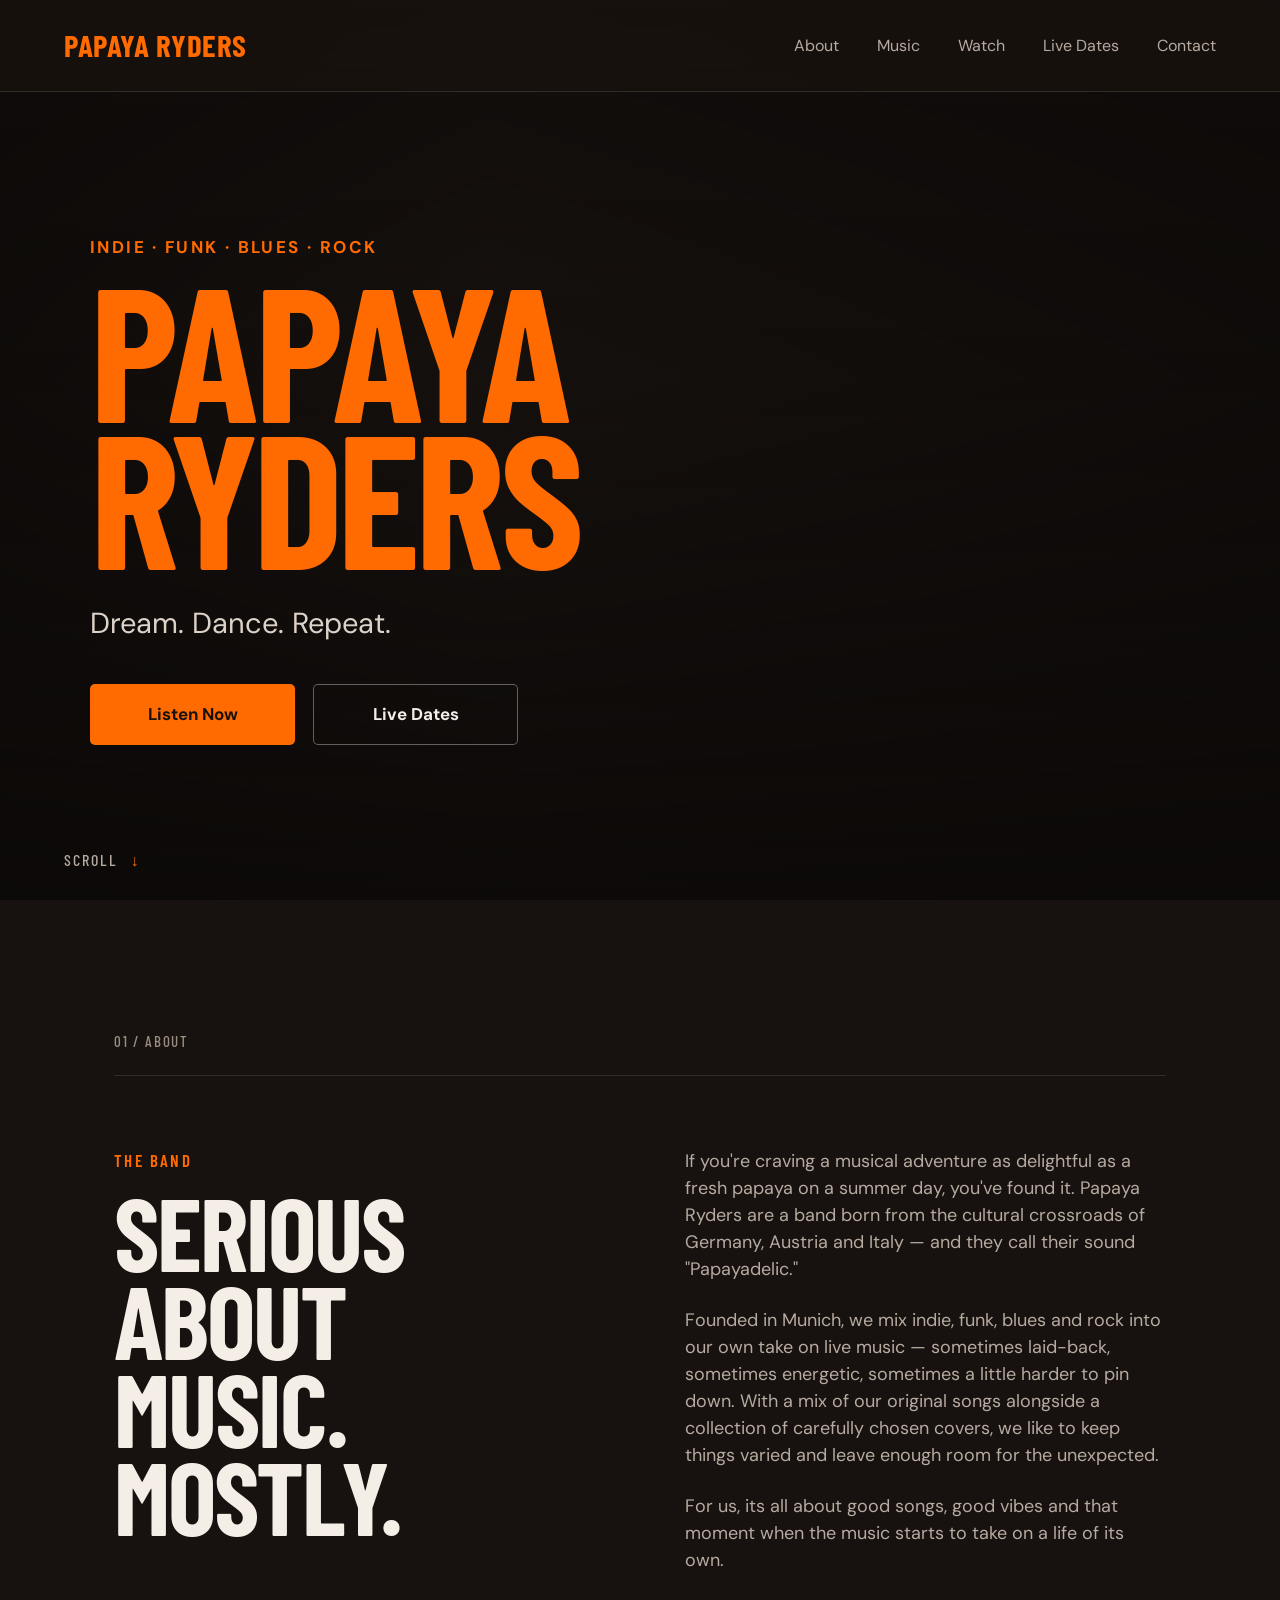
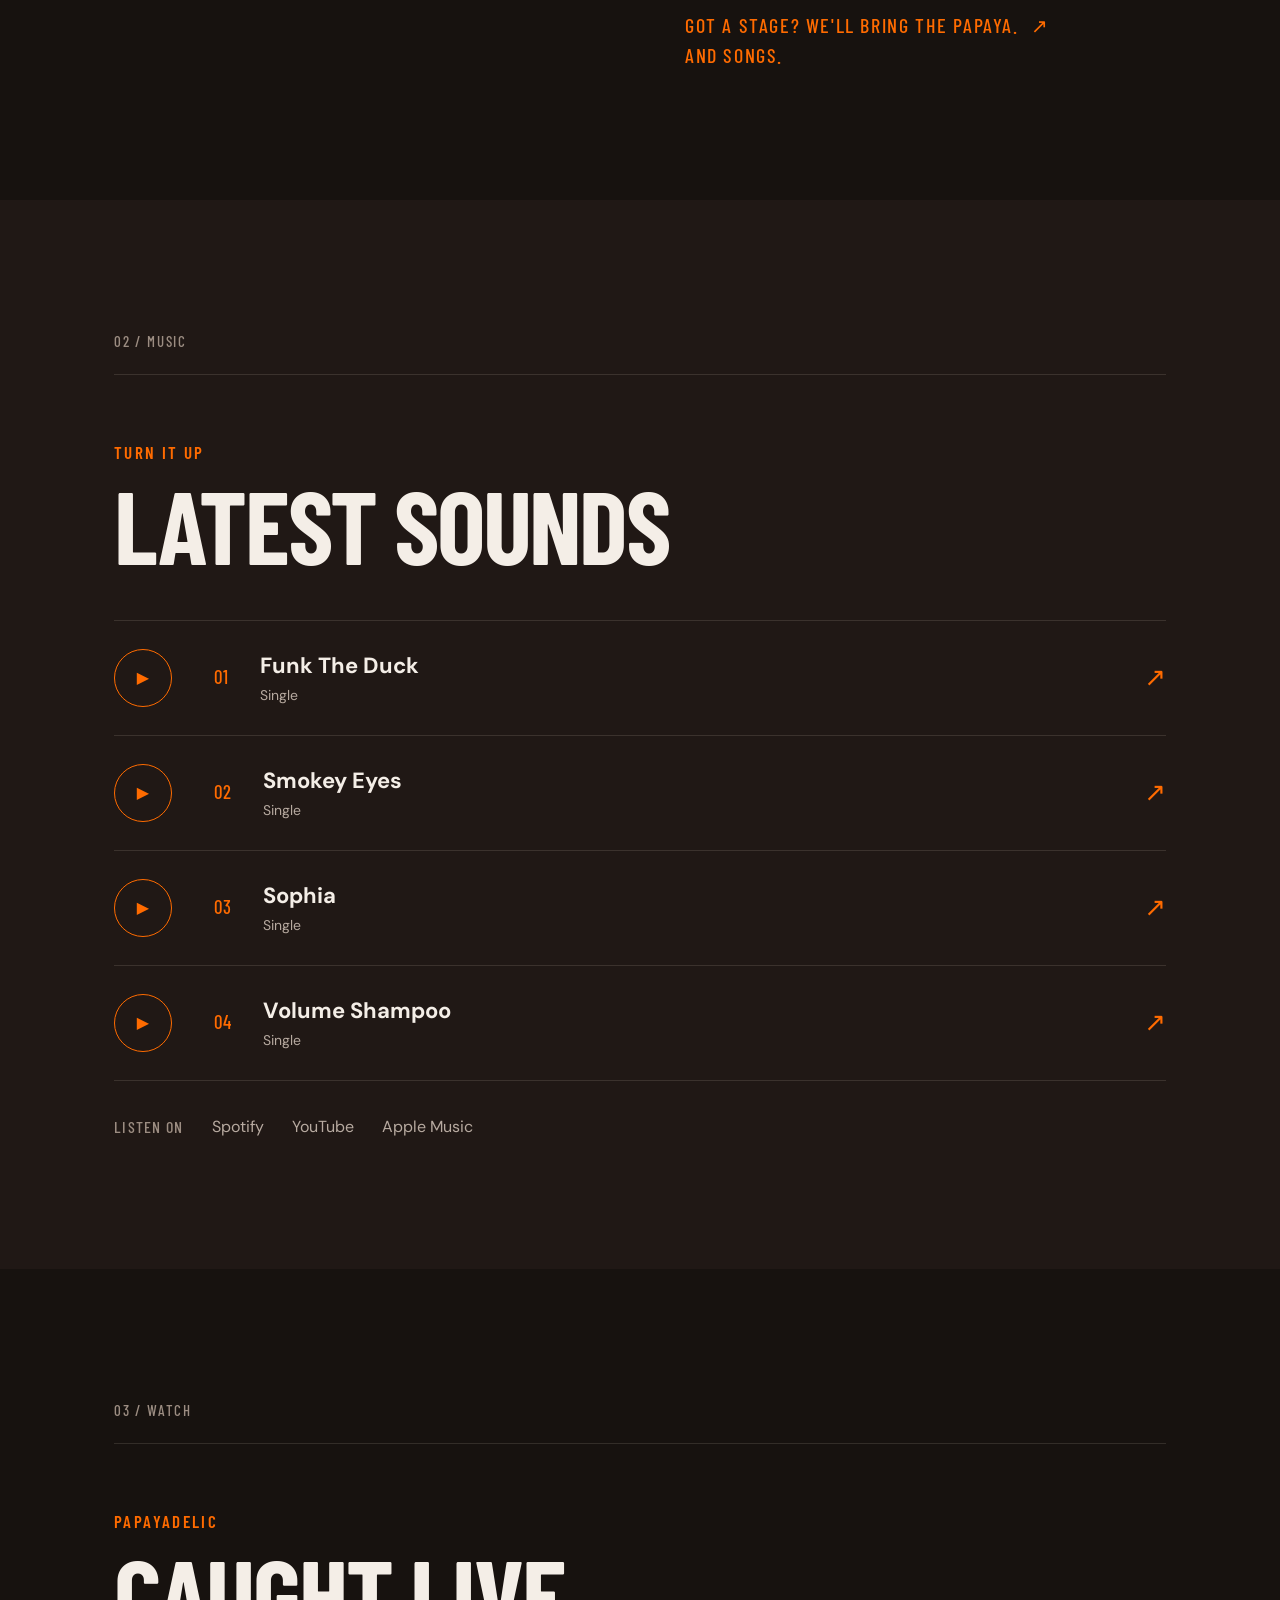
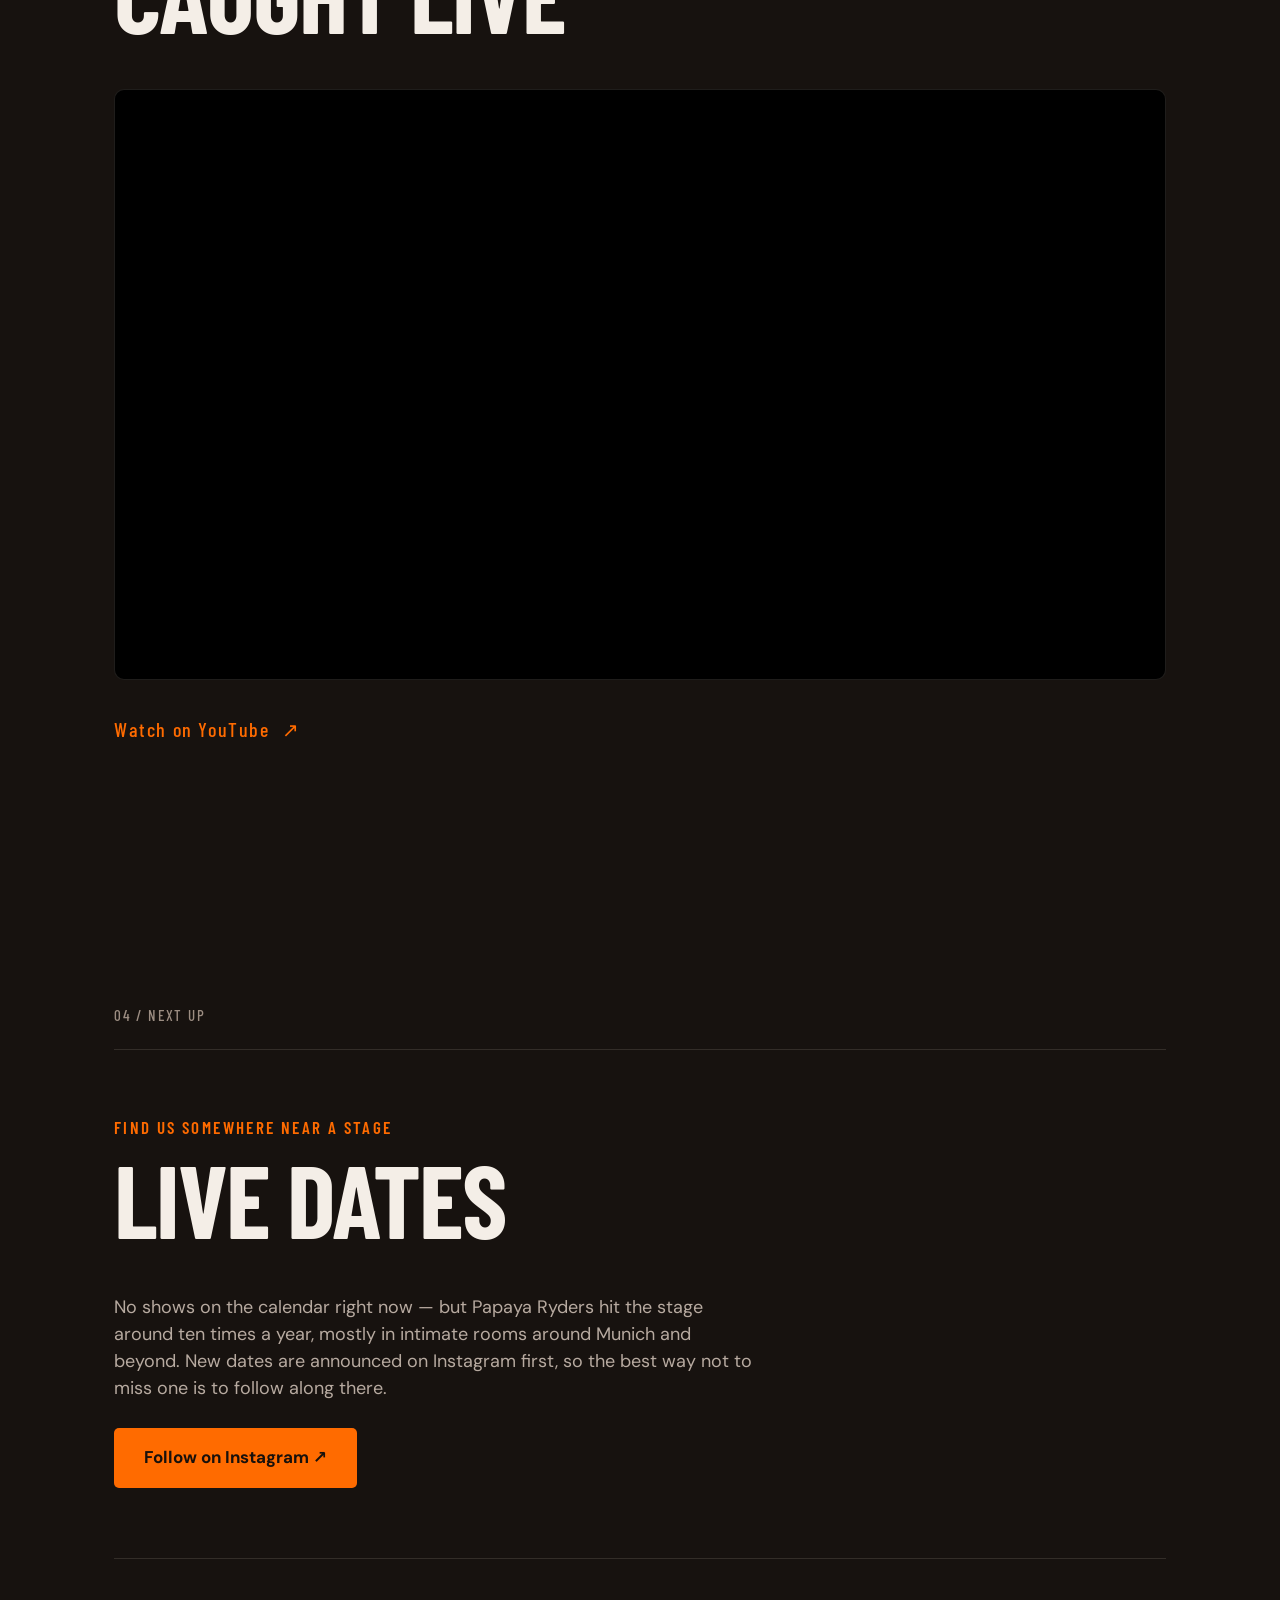
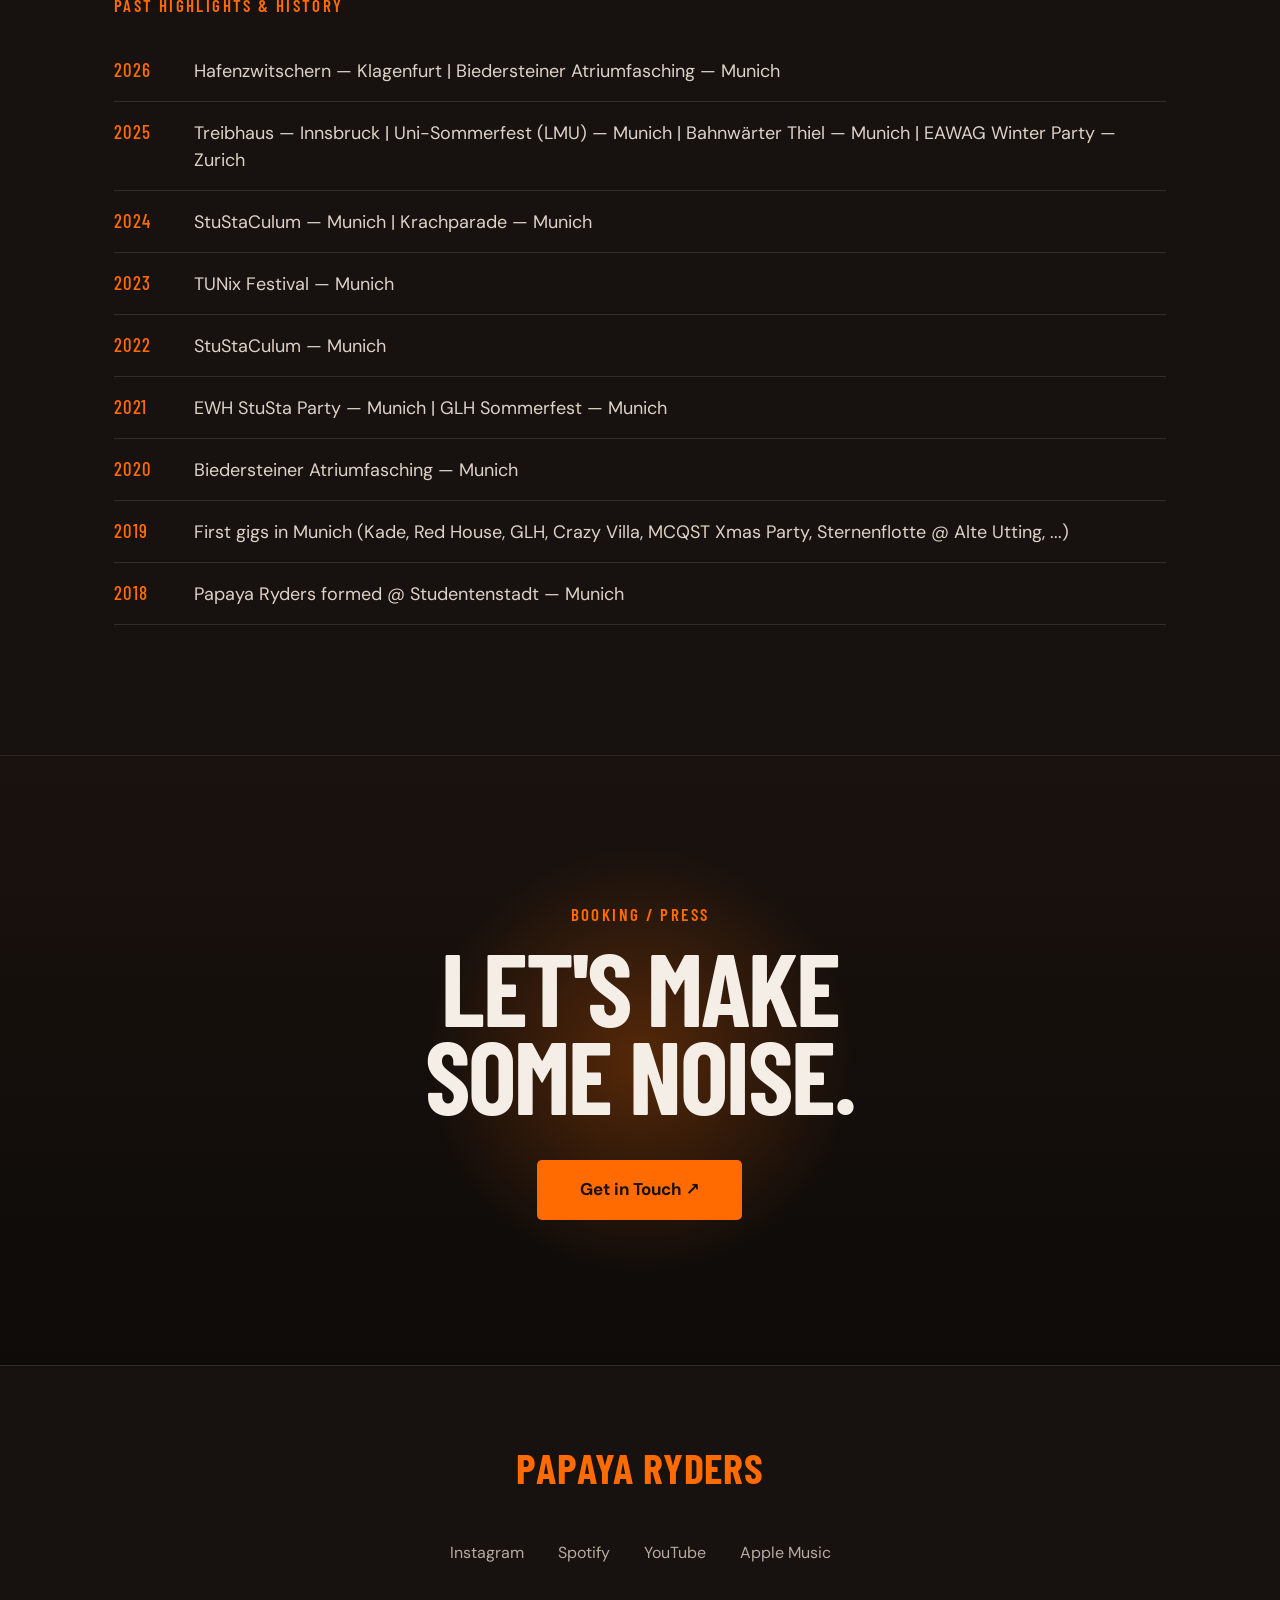
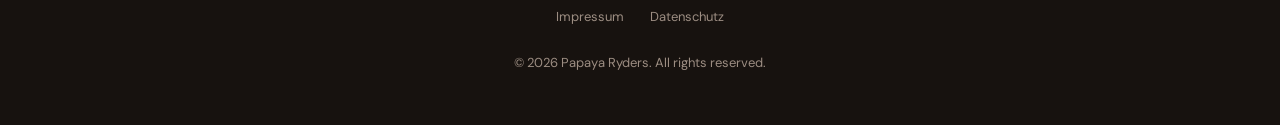
==== commit a71241b0: "Rename 'Tour' link to 'Live Dates'" ====
--- a/index.html
+++ b/index.html
@@ -6,12 +6,19 @@
   <meta name="description" content="Papaya Ryders — indie, funk, blues, and rock. Music, live dates and more.">
   <meta name="theme-color" content="#17120f">
   <meta property="og:title" content="Papaya Ryders — Indie · Funk · Blues · Rock">
-  <meta property="og:description" content="Raw grooves. Warm amps. Loud nights. Music, live dates and more.">
+  <meta property="og:description" content="Dream. Dance. Repeat. Music, live dates and more.">
   <meta property="og:type" content="website">
   <meta property="og:image" content="https://tstolz.github.io/papaya_ryders_page/hero/luke1_orange.jpg">
   <title>Papaya Ryders — Indie · Funk · Blues · Rock</title>
-  <link rel="icon" href="data:image/svg+xml,%3Csvg xmlns='http://www.w3.org/2000/svg' viewBox='0 0 32 32'%3E%3Ccircle cx='16' cy='16' r='14' fill='%23ff6b00'/%3E%3C/svg%3E">
-  <link rel="stylesheet" href="styles.css">
+  <link rel="icon" type="image/svg+xml" href="favicon.svg">
+  <link rel="icon" type="image/png" href="favicon.png">
+  <link
+  rel="preload"
+  as="image"
+  href="hero/luke1_orange.jpg"
+  fetchpriority="high"
+>
+<link rel="stylesheet" href="styles.css">
   <script>document.documentElement.classList.add("js");</script>
 </head>
 <body>
@@ -26,7 +33,7 @@
       <a href="#about">About</a>
       <a href="#music">Music</a>
       <a href="#watch">Watch</a>
-      <a href="#tour">Tour</a>
+      <a href="#tour">Live Dates</a>
       <a href="#contact">Contact</a>
     </nav>
   </header>
@@ -34,13 +41,16 @@
   <main id="top">
     <section class="hero">
       <div class="hero-image" aria-hidden="true">
-        <span class="hero-slide" style="background-image:url('hero/luke1_orange.jpg')"></span>
-        <span class="hero-slide" style="background-image:url('hero/tom2_orange.jpg')"></span>
-        <span class="hero-slide" style="background-image:url('hero/lucy4_orange.jpg')"></span>
-        <span class="hero-slide" style="background-image:url('hero/jonas3_orange.jpg')"></span>
-        <span class="hero-slide" style="background-image:url('hero/thomas1_orange.jpg')"></span>
-        <span class="hero-slide" style="background-image:url('hero/domi2_orange.jpg')"></span>
-      </div>
+
+  <span class="hero-slide"></span>
+  <span class="hero-slide"></span>
+  <span class="hero-slide"></span>
+  <span class="hero-slide"></span>
+  <span class="hero-slide"></span>
+  <span class="hero-slide"></span>
+  <span class="hero-slide"></span>
+
+</div>
       <div class="hero-overlay"></div>
       <div class="hero-content">
         <p class="eyebrow">INDIE · FUNK · BLUES · ROCK</p>
--- a/styles.css
+++ b/styles.css
@@ -134,21 +134,31 @@
   background-repeat: no-repeat;
   opacity: 0;
   will-change: opacity, transform;
-  animation: hero-xfade 35s linear infinite both;
-}
+  animation: hero-xfade 49s linear infinite both;
+}
+
+.hero-slide:not(.is-loaded) {
+  visibility: hidden;
+}
+
+.hero-slide.is-loaded {
+  visibility: visible;
+}
+
 .hero-slide:nth-child(2) { animation-delay: 7s; }
 .hero-slide:nth-child(3) { animation-delay: 14s; }
 .hero-slide:nth-child(4) { animation-delay: 21s; }
 .hero-slide:nth-child(5) { animation-delay: 28s; }
 .hero-slide:nth-child(6) { animation-delay: 35s; }
-/* each slide: 2s crossfade in, 5s hold, 2s crossfade out — the fade-out of one
-   slide overlaps exactly with the fade-in of the next, blending them together */
+.hero-slide:nth-child(7) { animation-delay: 42s; }
+/* 7 slides × 7s per slot (49s cycle): each slide fades in over ~2.8s, holds
+   ~4.2s, and is dissolved by the next slide's fade-in which overlaps exactly */
 @keyframes hero-xfade {
-  0%     { opacity: 0; transform: scale(1.1); }
-  5.7%   { opacity: 1; }
-  20%    { opacity: 1; transform: scale(1); }
-  25.7%  { opacity: 0; transform: scale(1); }
-  100%   { opacity: 0; transform: scale(1.1); }
+  0%       { opacity: 0; transform: scale(1.1); }
+  5.7%     { opacity: 1; }
+  14.285%  { opacity: 1; transform: scale(1.05); } /* Holds full opacity until next slide starts fading in at 7s */
+  20%      { opacity: 0; transform: scale(1); }    /* Fades out as the next slide takes over */
+  100%     { opacity: 0; transform: scale(1.1); }
 }
 .hero-image::after {
   content: "";
@@ -456,6 +466,13 @@
 
 @media (prefers-reduced-motion: reduce) {
   html { scroll-behavior: auto; }
-  .hero-slide { animation: none; opacity: 0; }
-  .hero-slide:first-child { opacity: 1; }
-}
+
+  .hero-slide {
+    animation: none;
+    opacity: 0;
+  }
+
+  .hero-slide:first-child {
+    opacity: 1;
+  }
+}
